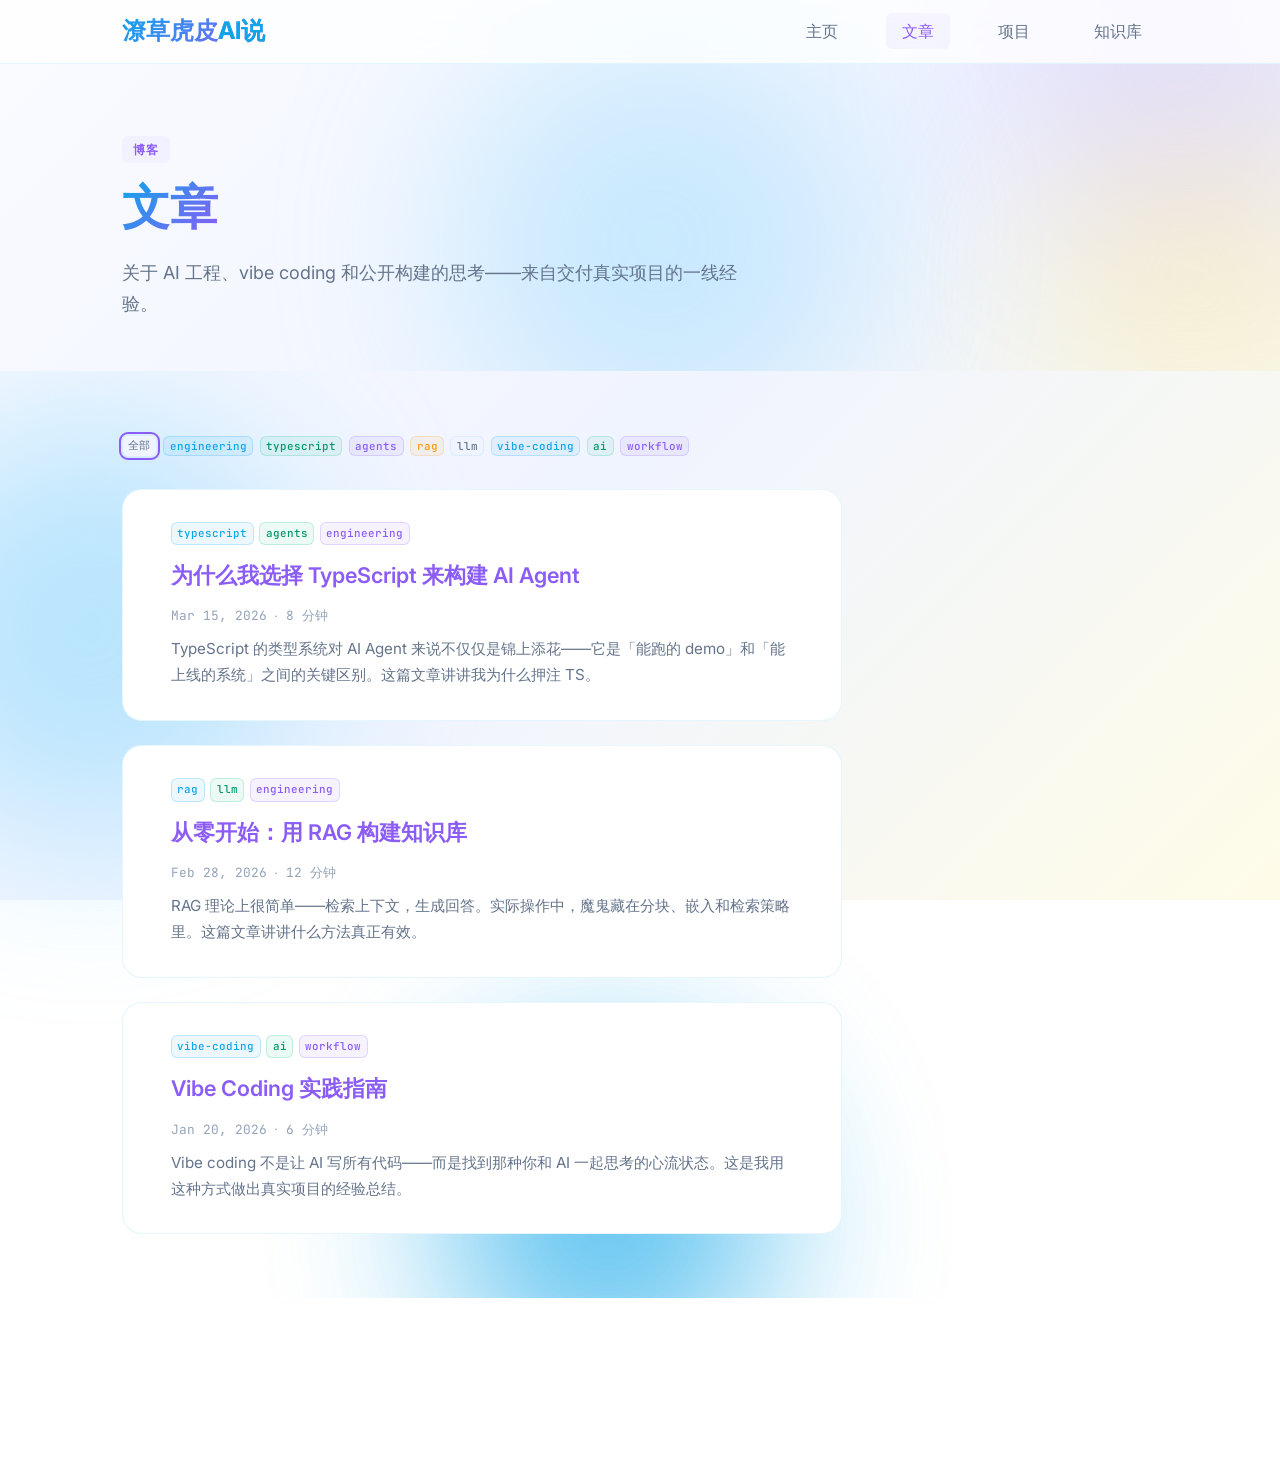
==== articles.html @ b4ce58fa "feat: add Articles page with tag filter, reading modal, and i18n - articles.html with same nav/foote" ====
<!DOCTYPE html>
<html lang="en">
<head>
  <meta charset="UTF-8">
  <meta name="viewport" content="width=device-width, initial-scale=1.0">
  <meta name="description" content="HoopyAI Articles — thoughts on AI engineering, vibe coding, and building in public.">
  <title>Articles — HoopyAI</title>
  <link rel="preconnect" href="https://fonts.googleapis.com">
  <link rel="preconnect" href="https://fonts.gstatic.com" crossorigin>
  <link rel="stylesheet" href="css/style.css">
</head>
<body data-page="articles">

  <!-- NAV: update in all pages -->
  <nav class="nav" aria-label="Main navigation">
    <div class="container nav__inner">
      <a href="index.html" class="nav__logo" aria-label="HoopyAI home">
        潦草虎皮<span class="nav__logo-ai">AI说</span>
      </a>
      <div class="nav__right">
        <button class="lang-toggle" aria-label="Switch language" hidden>中文</button>
        <button class="nav__hamburger" aria-label="Toggle navigation" aria-expanded="false" aria-controls="nav-links">
          <span></span><span></span><span></span>
        </button>
      </div>
      <ul class="nav__links" id="nav-links" role="list">
        <li><a href="index.html"     class="nav__link" data-i18n="nav.home">Home</a></li>
        <li><a href="articles.html"  class="nav__link" data-i18n="nav.articles">Articles</a></li>
        <li><a href="projects.html"  class="nav__link" data-i18n="nav.projects">Projects</a></li>
        <li><a href="knowledge.html" class="nav__link" data-i18n="nav.knowledge">Knowledge</a></li>
      </ul>
    </div>
  </nav>

  <main>
    <!-- Page Header — Blue + Purple wash -->
    <header class="section--wc" style="padding: calc(var(--nav-h) + 72px) 0 52px;">
      <div class="wc-blobs" aria-hidden="true">
        <div class="wc-blob wc-blob--b wc-blob--feat-1"></div>
        <div class="wc-blob wc-blob--a wc-blob--feat-2"></div>
        <div class="wc-blob wc-blob--c wc-blob--know-2"></div>
      </div>
      <div class="container">
        <p class="page-header__eyebrow reveal" data-i18n="page.articles.eyebrow">Blog</p>
        <h1 class="page-header__title reveal reveal--delay-1"
            data-i18n-html="page.articles.title">
          <span class="grad-text">Articles</span>
        </h1>
        <p class="page-header__desc reveal reveal--delay-2" data-i18n="page.articles.desc">
          Thoughts on AI engineering, vibe coding, and building in public —
          written from the trenches of shipping real projects.
        </p>
      </div>
    </header>

    <!-- Articles section -->
    <div class="main-content section--wc">
      <div class="wc-blobs" aria-hidden="true">
        <div class="wc-blob wc-blob--d wc-blob--feat-2" style="opacity:0.7;"></div>
        <div class="wc-blob wc-blob--a wc-blob--about-1" style="opacity:0.5;"></div>
      </div>

      <div class="container">
        <!-- Tag Filter Bar -->
        <div class="filter-bar reveal" id="articles-filter-bar" role="group" aria-label="Filter by tag">
          <!-- Populated by app.js -->
        </div>

        <!-- Article List -->
        <div class="articles-grid" id="articles-grid" role="list" aria-label="Articles">
          <!-- Populated by app.js -->
        </div>
      </div>
    </div>
  </main>

  <!-- Modal Overlay -->
  <div
    id="modal-overlay"
    class="modal-overlay"
    role="dialog"
    aria-modal="true"
    aria-labelledby="modal-title"
    aria-hidden="true"
  >
    <div class="modal">
      <div class="modal__header">
        <h2 class="modal__title" id="modal-title">Article</h2>
        <button class="modal__close" aria-label="Close dialog">
          <svg width="13" height="13" viewBox="0 0 24 24" fill="none"
               stroke="currentColor" stroke-width="2.5" aria-hidden="true">
            <line x1="18" y1="6" x2="6" y2="18"/><line x1="6" y1="6" x2="18" y2="18"/>
          </svg>
        </button>
      </div>
      <div class="modal__body">
        <!-- Populated by app.js Articles.openArticle() -->
      </div>
    </div>
  </div>

  <footer class="footer">
    <div class="container footer__inner">
      <p class="footer__copy" data-i18n="footer.copy">
        &copy; 2025 HoopyAI &mdash; crafted with ink &amp; inference
      </p>
      <nav class="footer__links" aria-label="Footer links">
        <a href="https://github.com/hoopyAI" target="_blank" rel="noopener noreferrer" class="footer__link">GitHub</a>
        <a href="projects.html"  class="footer__link" data-i18n="nav.projects">Projects</a>
        <a href="knowledge.html" class="footer__link" data-i18n="nav.knowledge">Knowledge</a>
      </nav>
    </div>
  </footer>

  <script src="js/app.js"></script>
</body>
</html>
---- css/style.css ----
/* ================================================================
   HoopyAI — Clean & Fresh Personal Website
   清新蓝紫黄配色 + 现代设计
   ================================================================ */

@import url('https://fonts.googleapis.com/css2?family=Inter:wght@300;400;500;600;700&family=JetBrains+Mono:wght@400;500;600&display=swap');

/* ── 清新配色系统 ──────────────────────────────────────────── */
:root {
  /* 清新基础色 */
  --bg-primary: #fafbff;
  --bg-secondary: #f0f4ff;
  --bg-card: #ffffff;
  --bg-accent: #f8fafc;
  
  /* 文字颜色 */
  --text-primary: #2a3441;
  --text-secondary: #64748b;
  --text-muted: #94a3b8;
  
  /* 清新主题色 (低饱和度) */
  --color-blue: #7dd3fc;      /* 清新天蓝 */
  --color-purple: #c4b5fd;    /* 柔和紫 */
  --color-yellow: #fde68a;    /* 温和黄 */
  
  /* 深色变体 */
  --color-blue-dark: #0ea5e9;
  --color-purple-dark: #8b5cf6;
  --color-yellow-dark: #f59e0b;
  
  /* 渐变效果 */
  --gradient-bg: linear-gradient(135deg, #fafbff 0%, #f0f4ff 50%, #fefce8 100%);
  --gradient-card: linear-gradient(145deg, rgba(125, 211, 252, 0.08) 0%, rgba(196, 181, 253, 0.08) 100%);
  --gradient-text: linear-gradient(135deg, #0ea5e9, #8b5cf6);
  --gradient-button: linear-gradient(135deg, var(--color-blue), var(--color-purple));
  
  /* 边框和阴影 */
  --border-light: rgba(125, 211, 252, 0.2);
  --border-medium: rgba(196, 181, 253, 0.3);
  --shadow-soft: 0 8px 32px rgba(125, 211, 252, 0.1);
  --shadow-card: 0 4px 20px rgba(196, 181, 253, 0.15);
  --shadow-hover: 0 12px 40px rgba(139, 92, 246, 0.2);
  
  /* Typography */
  --font-primary: 'Inter', -apple-system, BlinkMacSystemFont, 'Segoe UI', sans-serif;
  --font-mono: 'JetBrains Mono', monospace;
  
  /* Layout */
  --nav-height: 64px;
  --container-max: 1100px;
  --nav-h: 64px;
  --spacing-xs: 0.5rem;
  --spacing-sm: 1rem;
  --spacing-md: 1.5rem;
  --spacing-lg: 2rem;
  --spacing-xl: 3rem;
  --spacing-2xl: 4rem;
  
  /* Border radius */
  --radius-sm: 6px;
  --radius-md: 12px;
  --radius-lg: 20px;
  --radius-xl: 24px;
  
  /* Transitions */
  --transition-fast: 200ms cubic-bezier(0.4, 0, 0.2, 1);
  --transition-normal: 300ms cubic-bezier(0.4, 0, 0.2, 1);
}

/* Dark mode - 保持清新感 */
@media (prefers-color-scheme: dark) {
  :root {
    --bg-primary: #0f0f1a;
    --bg-secondary: #1a1a2e;
    --bg-card: #16213e;
    
    --text-primary: #e2e8f0;
    --text-secondary: #94a3b8;
    --text-muted: #64748b;
    
    --color-blue: #38bdf8;
    --color-purple: #a78bfa;
    --color-yellow: #fbbf24;
    
    --gradient-bg: linear-gradient(135deg, #0f0f1a 0%, #1a1a2e 50%, #2d1b22 100%);
    --border-light: rgba(56, 189, 248, 0.2);
    --shadow-card: 0 8px 32px rgba(167, 139, 250, 0.1);
  }
}

/* ── Reset & Base ─────────────────────────────────────────── */
*, *::before, *::after {
  box-sizing: border-box;
  margin: 0;
  padding: 0;
}

html {
  font-size: 16px;
  scroll-behavior: smooth;
  text-rendering: optimizeLegibility;
  -webkit-font-smoothing: antialiased;
  -moz-osx-font-smoothing: grayscale;
}

body {
  font-family: var(--font-primary);
  font-weight: 400;
  line-height: 1.6;
  color: var(--text-primary);
  background: var(--gradient-bg);
  background-attachment: fixed;
  min-height: 100vh;
}

/* ── Typography ─────────────────────────────────────────── */
h1, h2, h3, h4, h5, h6 {
  font-weight: 600;
  line-height: 1.3;
  color: var(--text-primary);
  margin-bottom: var(--spacing-md);
}

h1 { 
  font-size: 3rem; 
  font-weight: 700;
  margin-bottom: var(--spacing-lg);
}

h2 { 
  font-size: 2.25rem;
  margin-bottom: var(--spacing-lg);
}

h3 { 
  font-size: 1.5rem;
}

p {
  margin-bottom: var(--spacing-md);
  color: var(--text-secondary);
}

a {
  color: var(--color-blue-dark);
  text-decoration: none;
  transition: all var(--transition-fast);
}

a:hover {
  color: var(--color-purple-dark);
}

/* ── Layout Components ─────────────────────────────────────── */
.container {
  max-width: var(--container-max);
  margin: 0 auto;
  padding: 0 var(--spacing-lg);
}

/* ── Navigation ─────────────────────────────────────────── */
.nav {
  position: fixed;
  top: 0;
  width: 100%;
  height: var(--nav-height);
  background: rgba(255, 255, 255, 0.8);
  backdrop-filter: blur(20px) saturate(180%);
  border-bottom: 1px solid var(--border-light);
  z-index: 1000;
  transition: all var(--transition-normal);
}

.nav__inner {
  display: flex;
  align-items: center;
  justify-content: space-between;
  height: 100%;
}

.nav__logo {
  font-size: 1.5rem;
  font-weight: 700;
  background: var(--gradient-text);
  -webkit-background-clip: text;
  -webkit-text-fill-color: transparent;
  background-clip: text;
  text-decoration: none;
}

.nav__links {
  display: flex;
  list-style: none;
  gap: var(--spacing-lg);
}

.nav__link {
  font-weight: 500;
  color: var(--text-secondary);
  padding: var(--spacing-xs) var(--spacing-sm);
  border-radius: var(--radius-sm);
  transition: all var(--transition-fast);
}

.nav__link:hover {
  color: var(--color-purple-dark);
  background: rgba(196, 181, 253, 0.1);
  transform: translateY(-1px);
}

.nav__hamburger {
  display: none;
  flex-direction: column;
  background: none;
  border: none;
  cursor: pointer;
  gap: 3px;
  padding: var(--spacing-xs);
}

.nav__hamburger span {
  width: 20px;
  height: 2px;
  background: var(--gradient-text);
  border-radius: 1px;
  transition: var(--transition-fast);
}

/* ── Hero Section ─────────────────────────────────────────── */
.hero {
  padding-top: calc(var(--nav-height) + var(--spacing-2xl));
  padding-bottom: var(--spacing-2xl);
  min-height: 80vh;
  display: flex;
  align-items: center;
  position: relative;
}

/* 装饰性背景元素 */
.hero::before {
  content: '';
  position: absolute;
  top: 20%;
  right: 10%;
  width: 300px;
  height: 300px;
  background: radial-gradient(circle, rgba(125, 211, 252, 0.1) 0%, transparent 70%);
  border-radius: 50%;
  z-index: -1;
}

.hero::after {
  content: '';
  position: absolute;
  bottom: 20%;
  left: 5%;
  width: 200px;
  height: 200px;
  background: radial-gradient(circle, rgba(196, 181, 253, 0.08) 0%, transparent 70%);
  border-radius: 50%;
  z-index: -1;
}

.hero__layout {
  display: grid;
  grid-template-columns: auto 1fr;
  gap: var(--spacing-xl);
  align-items: center;
}

.avatar-frame {
  width: 140px;
  height: 140px;
  border-radius: 50%;
  overflow: hidden;
  background: var(--gradient-card);
  display: flex;
  align-items: center;
  justify-content: center;
  border: 3px solid var(--border-light);
  box-shadow: var(--shadow-card);
  position: relative;
  transition: all var(--transition-normal);
}

.avatar-frame:hover {
  transform: scale(1.05);
  box-shadow: var(--shadow-hover);
}

.avatar-placeholder {
  display: flex;
  flex-direction: column;
  align-items: center;
  justify-content: center;
  color: var(--color-purple-dark);
  text-align: center;
}

.avatar-placeholder__icon {
  width: 48px;
  height: 48px;
  margin-bottom: var(--spacing-xs);
  opacity: 0.8;
}

.avatar-placeholder__label {
  font-size: 0.75rem;
  font-weight: 500;
  opacity: 0.9;
}

.hero__content {
  max-width: 600px;
}

.hero__eyebrow {
  font-size: 0.875rem;
  font-weight: 600;
  color: var(--color-purple-dark);
  text-transform: uppercase;
  letter-spacing: 0.1em;
  margin-bottom: var(--spacing-sm);
  display: inline-block;
  padding: var(--spacing-xs) var(--spacing-sm);
  background: rgba(196, 181, 253, 0.1);
  border-radius: var(--radius-sm);
}

.hero__name {
  font-size: 3.5rem;
  font-weight: 800;
  margin-bottom: var(--spacing-sm);
  background: var(--gradient-text);
  -webkit-background-clip: text;
  -webkit-text-fill-color: transparent;
  background-clip: text;
  line-height: 1.2;
}

.hero__title-line {
  font-size: 1.375rem;
  color: var(--text-secondary);
  margin-bottom: var(--spacing-lg);
  font-weight: 400;
}

.hero__bio {
  font-size: 1.125rem;
  line-height: 1.7;
  color: var(--text-primary);
  margin-bottom: var(--spacing-xl);
}

.hero__links {
  display: flex;
  gap: var(--spacing-md);
  flex-wrap: wrap;
}

/* ── 清新按钮设计 ─────────────────────────────────────────── */
.social-link {
  display: inline-flex;
  align-items: center;
  gap: var(--spacing-xs);
  padding: var(--spacing-sm) var(--spacing-md);
  background: var(--bg-card);
  border: 2px solid var(--border-light);
  border-radius: var(--radius-md);
  font-weight: 500;
  color: var(--text-primary);
  transition: all var(--transition-normal);
  position: relative;
  overflow: hidden;
}

.social-link:hover {
  border-color: var(--color-purple);
  transform: translateY(-2px);
  box-shadow: var(--shadow-hover);
  color: var(--color-purple-dark);
}

.social-link::before {
  content: '';
  position: absolute;
  top: 0;
  left: -100%;
  width: 100%;
  height: 100%;
  background: var(--gradient-card);
  transition: left var(--transition-normal);
  z-index: -1;
}

.social-link:hover::before {
  left: 0;
}

.social-link svg {
  width: 18px;
  height: 18px;
  transition: all var(--transition-fast);
}

.social-link:hover svg {
  transform: scale(1.1);
}

/* ── 卡片式 Sections ─────────────────────────────────────── */
.section {
  padding: var(--spacing-2xl) 0;
}

.section--alt {
  background: rgba(255, 255, 255, 0.3);
  backdrop-filter: blur(20px);
}

.section__header {
  text-align: center;
  margin-bottom: var(--spacing-xl);
}

.section__title {
  font-size: 2.75rem;
  font-weight: 700;
  margin-bottom: var(--spacing-md);
  background: var(--gradient-text);
  -webkit-background-clip: text;
  -webkit-text-fill-color: transparent;
  background-clip: text;
}

.section__subtitle {
  font-size: 1.25rem;
  color: var(--text-secondary);
  max-width: 600px;
  margin: 0 auto;
}

/* ── 清新卡片设计 ─────────────────────────────────────────── */
.card {
  background: var(--bg-card);
  border: 1px solid var(--border-light);
  border-radius: var(--radius-lg);
  padding: var(--spacing-xl);
  transition: all var(--transition-normal);
  position: relative;
  overflow: hidden;
}

.card::before {
  content: '';
  position: absolute;
  top: 0;
  left: 0;
  right: 0;
  height: 4px;
  background: var(--gradient-button);
  opacity: 0;
  transition: opacity var(--transition-fast);
}

.card:hover::before {
  opacity: 1;
}

.card:hover {
  border-color: var(--color-blue);
  transform: translateY(-4px);
  box-shadow: var(--shadow-hover);
}

.card h3 {
  color: var(--color-purple-dark);
  font-weight: 600;
  margin-bottom: var(--spacing-sm);
}

/* ── Grid Layouts ─────────────────────────────────────────── */
.grid {
  display: grid;
  gap: var(--spacing-lg);
}

.grid--2 {
  grid-template-columns: repeat(auto-fit, minmax(320px, 1fr));
}

.grid--3 {
  grid-template-columns: repeat(auto-fit, minmax(280px, 1fr));
}

/* ── 清新文本高亮 ─────────────────────────────────────────── */
.text-highlight {
  background: linear-gradient(120deg, rgba(125, 211, 252, 0.2) 0%, rgba(196, 181, 253, 0.2) 100%);
  padding: 0.125em 0.375em;
  border-radius: var(--radius-sm);
  font-weight: 500;
  color: var(--color-purple-dark);
  border: 1px solid rgba(196, 181, 253, 0.3);
  display: inline-block;
  margin: 0 2px;
  transition: all var(--transition-fast);
}

.text-highlight:hover {
  transform: translateY(-1px);
  box-shadow: 0 4px 12px rgba(196, 181, 253, 0.2);
}

/* ── 状态标签 ─────────────────────────────────────────── */
.status-badge {
  display: inline-block;
  padding: 0.25rem 0.75rem;
  font-size: 0.75rem;
  font-weight: 600;
  border-radius: var(--radius-sm);
  text-transform: uppercase;
  letter-spacing: 0.05em;
}

.status-badge--wip {
  background: rgba(253, 230, 138, 0.2);
  color: var(--color-yellow-dark);
  border: 1px solid rgba(245, 158, 11, 0.3);
}

.status-badge--active {
  background: rgba(125, 211, 252, 0.2);
  color: var(--color-blue-dark);
  border: 1px solid rgba(14, 165, 233, 0.3);
}

.status-badge--planning {
  background: rgba(196, 181, 253, 0.2);
  color: var(--color-purple-dark);
  border: 1px solid rgba(139, 92, 246, 0.3);
}

/* ── Responsive Design ─────────────────────────────────────── */
@media (max-width: 768px) {
  :root {
    --nav-height: 56px;
    --spacing-lg: 1.5rem;
    --spacing-xl: 2.5rem;
    --spacing-2xl: 3rem;
  }
  
  .container {
    padding: 0 var(--spacing-md);
  }
  
  .hero {
    padding-top: calc(var(--nav-height) + var(--spacing-xl));
    padding-bottom: var(--spacing-xl);
    min-height: 60vh;
  }
  
  .hero__layout {
    grid-template-columns: 1fr;
    text-align: center;
    gap: var(--spacing-lg);
  }
  
  .hero__name {
    font-size: 2.75rem;
  }
  
  .hero__bio {
    font-size: 1rem;
  }
  
  .nav__links {
    display: none;
  }
  
  .nav__hamburger {
    display: flex;
  }
  
  .hero__links {
    justify-content: center;
  }
  
  .grid--2, .grid--3 {
    grid-template-columns: 1fr;
  }
  
  .section {
    padding: var(--spacing-xl) 0;
  }
  
  .section__title {
    font-size: 2.25rem;
  }
  
  .card {
    padding: var(--spacing-lg);
  }

  .cover-grid {
    grid-template-columns: repeat(auto-fill, minmax(150px, 1fr));
    gap: 12px;
  }

  .carousel__arrow {
    width: 32px;
    height: 32px;
    font-size: 1rem;
  }

  .carousel__slide {
    max-width: 100%;
  }

  .modal {
    max-height: 95vh;
    border-radius: var(--radius-md);
  }
}

/* Enhanced mobile experience */
@media (max-width: 480px) {
  .hero__name {
    font-size: 2.25rem;
  }
  
  .section__title {
    font-size: 1.875rem;
  }
  
  .social-link {
    padding: var(--spacing-xs) var(--spacing-sm);
    font-size: 0.875rem;
  }
  
  .avatar-frame {
    width: 120px;
    height: 120px;
  }
}

/* ── Animations ─────────────────────────────────────────── */
.reveal {
  opacity: 0;
  transform: translateY(20px);
  transition: opacity 0.55s ease, transform 0.55s ease;
}

.reveal--visible {
  opacity: 1;
  transform: translateY(0);
}

.reveal--delay-1 { transition-delay: 0.15s; }
.reveal--delay-2 { transition-delay: 0.3s; }

/* 浮动动画 */
@keyframes float {
  0%, 100% { transform: translateY(0px); }
  50% { transform: translateY(-10px); }
}

.float-animation {
  animation: float 4s ease-in-out infinite;
}

/* ── Utility Classes ─────────────────────────────────────── */
.visually-hidden {
  position: absolute !important;
  width: 1px !important;
  height: 1px !important;
  padding: 0 !important;
  margin: -1px !important;
  overflow: hidden !important;
  clip: rect(0, 0, 0, 0) !important;
  white-space: nowrap !important;
  border: 0 !important;
}

.text-center { text-align: center; }
.text-left { text-align: left; }
.text-right { text-align: right; }

/* Spacing utilities */
.mb-0 { margin-bottom: 0; }
.mb-sm { margin-bottom: var(--spacing-sm); }
.mb-md { margin-bottom: var(--spacing-md); }
.mb-lg { margin-bottom: var(--spacing-lg); }
.mb-xl { margin-bottom: var(--spacing-xl); }

.mt-0 { margin-top: 0; }
.mt-sm { margin-top: var(--spacing-sm); }
.mt-md { margin-top: var(--spacing-md); }
.mt-lg { margin-top: var(--spacing-lg); }
.mt-xl { margin-top: var(--spacing-xl); }

/* ================================================================
   Projects & Knowledge Pages — Extended Styles
   ================================================================ */

/* ── Gradient text ─────────────────────────────────────────── */
.grad-text {
  background: var(--gradient-text);
  -webkit-background-clip: text;
  -webkit-text-fill-color: transparent;
  background-clip: text;
}

/* ── Page header (projects / knowledge) ────────────────────── */
.page-header__eyebrow {
  font-size: 0.75rem;
  font-weight: 700;
  text-transform: uppercase;
  letter-spacing: 0.12em;
  color: var(--color-purple-dark);
  background: rgba(196, 181, 253, 0.12);
  padding: 0.3em 0.9em;
  border-radius: var(--radius-sm);
  display: inline-block;
  margin-bottom: var(--spacing-sm);
}

.page-header__title {
  font-size: 3rem;
  font-weight: 800;
  line-height: 1.15;
  margin-bottom: var(--spacing-md);
  color: var(--text-primary);
}

.page-header__desc {
  font-size: 1.125rem;
  color: var(--text-secondary);
  max-width: 640px;
  line-height: 1.7;
  margin: 0;
}

/* ── Decorative blob background ─────────────────────────────── */
.section--wc {
  position: relative;
  overflow: hidden;
  padding: var(--spacing-2xl) 0;
}

.wc-blobs {
  position: absolute;
  inset: 0;
  pointer-events: none;
  overflow: hidden;
  z-index: 0;
}

.wc-blob {
  position: absolute;
  border-radius: 50%;
  filter: blur(90px);
  opacity: 0.35;
}

.wc-blob--a { background: var(--color-blue);        width: 420px; height: 420px; }
.wc-blob--b { background: var(--color-purple);      width: 360px; height: 360px; }
.wc-blob--c { background: var(--color-yellow);      width: 300px; height: 300px; }
.wc-blob--d { background: var(--color-blue-dark);   width: 320px; height: 320px; opacity: 0.18; }

.wc-blob--feat-1  { top: -120px;  right: -80px;  }
.wc-blob--feat-2  { bottom: -80px; left: 35%;    }
.wc-blob--about-1 { top: 5%;      left: -120px;  }
.wc-blob--know-2  { bottom: -60px; right: -60px; }

.section--wc > .container,
.section--wc > .main-content > .container {
  position: relative;
  z-index: 1;
}

.main-content {
  padding: var(--spacing-2xl) 0;
  position: relative;
}

.main-content > .wc-blobs {
  z-index: 0;
}

.main-content > .container {
  position: relative;
  z-index: 1;
}

/* ── Catalog grid (projects page) ──────────────────────────── */
.grid-2 {
  display: grid;
  grid-template-columns: repeat(auto-fill, minmax(300px, 1fr));
  gap: var(--spacing-lg);
}

/* ── Cover grid (knowledge page — bookshelf layout) ──────── */
.cover-grid {
  display: grid;
  grid-template-columns: repeat(auto-fill, minmax(200px, 1fr));
  gap: 20px;
}

/* ── Filter bar ──────────────────────────────────────────── */
.filter-bar {
  display: flex;
  flex-wrap: wrap;
  gap: 0.4rem;
  margin-bottom: var(--spacing-lg);
}

.filter-bar__btn {
  cursor: pointer;
  border: none;
  padding: 0;
  font-family: var(--font-primary);
  background: none;
}

.filter-bar__btn .tag {
  cursor: pointer;
  transition: all var(--transition-fast);
}

.filter-bar__btn .tag:hover {
  transform: translateY(-1px);
  box-shadow: 0 2px 8px rgba(139, 92, 246, 0.15);
}

.tag--active {
  outline: 2px solid var(--color-purple-dark);
  outline-offset: 1px;
}

/* ── Cover card ──────────────────────────────────────────── */
.cover-card {
  position: relative;
  border-radius: var(--radius-md);
  overflow: hidden;
  cursor: pointer;
  transition: transform var(--transition-normal), box-shadow var(--transition-normal);
}

.cover-card:hover {
  transform: translateY(-6px);
  box-shadow: 0 12px 32px rgba(0, 0, 0, 0.15);
}

.cover-card:focus-visible {
  outline: 2px solid var(--color-purple-dark);
  outline-offset: 2px;
}

.cover-card__img {
  width: 100%;
  aspect-ratio: 3 / 4;
  object-fit: cover;
  display: block;
  background: var(--bg-secondary);
}

.cover-card__skeleton {
  width: 100%;
  aspect-ratio: 3 / 4;
  background: linear-gradient(110deg, var(--bg-secondary) 30%, var(--bg-accent) 50%, var(--bg-secondary) 70%);
  background-size: 200% 100%;
  animation: skeleton-pulse 1.5s ease-in-out infinite;
}

@keyframes skeleton-pulse {
  0% { background-position: 200% 0; }
  100% { background-position: -200% 0; }
}

.cover-card__overlay {
  position: absolute;
  bottom: 0;
  left: 0;
  right: 0;
  padding: 40px 14px 14px;
  background: linear-gradient(transparent, rgba(0, 0, 0, 0.75));
}

.cover-card__title {
  font-size: 0.875rem;
  font-weight: 700;
  color: #fff;
  margin: 0;
  line-height: 1.35;
}

.cover-card__pages {
  font-size: 0.68rem;
  color: rgba(255, 255, 255, 0.65);
  margin-top: 2px;
  font-family: var(--font-mono);
}

.cover-card__tags {
  display: flex;
  flex-wrap: wrap;
  gap: 4px;
  margin-top: 6px;
  opacity: 0;
  transition: opacity var(--transition-fast);
}

.cover-card:hover .cover-card__tags {
  opacity: 1;
}

.cover-card__tag {
  font-size: 0.6rem;
  padding: 2px 6px;
  border-radius: 3px;
  background: rgba(255, 255, 255, 0.15);
  color: rgba(255, 255, 255, 0.85);
  backdrop-filter: blur(4px);
  font-family: var(--font-mono);
}

/* ── Project card (catalog / image-first style) ─────────────── */
.project-card {
  padding: 0;
  display: flex;
  flex-direction: column;
  overflow: hidden;
}

/* Colorful preview banner */
.project-card__preview {
  height: 140px;
  display: flex;
  align-items: center;
  justify-content: center;
  flex-shrink: 0;
  position: relative;
  overflow: hidden;
}

.project-card__preview::after {
  content: '';
  position: absolute;
  inset: 0;
  background: linear-gradient(180deg, transparent 50%, rgba(0,0,0,0.08) 100%);
}

.project-card__preview svg {
  width: 52px;
  height: 52px;
  color: rgba(255, 255, 255, 0.85);
  position: relative;
  z-index: 1;
  drop-shadow: 0 2px 8px rgba(0,0,0,0.2);
}

/* Color variants */
.project-card--c1 .project-card__preview { background: linear-gradient(135deg, #0ea5e9 0%, #8b5cf6 100%); }
.project-card--c2 .project-card__preview { background: linear-gradient(135deg, #8b5cf6 0%, #ec4899 100%); }
.project-card--c3 .project-card__preview { background: linear-gradient(135deg, #10b981 0%, #0ea5e9 100%); }
.project-card--c4 .project-card__preview { background: linear-gradient(135deg, #f59e0b 0%, #f97316 100%); }
.project-card--c5 .project-card__preview { background: linear-gradient(135deg, #ec4899 0%, #8b5cf6 100%); }

/* Card body */
.project-card__body {
  padding: var(--spacing-md);
  display: flex;
  flex-direction: column;
  flex: 1;
}

.project-card__header {
  display: flex;
  align-items: flex-start;
  justify-content: space-between;
  gap: 0.5rem;
  margin-bottom: 0.5rem;
}

.project-card__title {
  font-size: 1.05rem;
  font-weight: 700;
  color: var(--text-primary);
  margin: 0;
  line-height: 1.35;
}

.project-card__desc {
  font-size: 0.875rem;
  color: var(--text-secondary);
  line-height: 1.65;
  margin-bottom: 0.75rem;
  flex: 1;
  display: -webkit-box;
  -webkit-line-clamp: 3;
  -webkit-box-orient: vertical;
  overflow: hidden;
}

.project-card__tags {
  display: flex;
  flex-wrap: wrap;
  gap: 0.35rem;
  margin-bottom: 0.75rem;
}

.project-card__actions {
  display: flex;
  gap: 0.5rem;
  flex-wrap: wrap;
  margin-top: auto;
  padding-top: 0.75rem;
  border-top: 1px solid var(--border-light);
}

/* ── Badges ─────────────────────────────────────────────────── */
.badge {
  display: inline-block;
  padding: 0.2em 0.6em;
  font-size: 0.68rem;
  font-weight: 700;
  border-radius: var(--radius-sm);
  text-transform: uppercase;
  letter-spacing: 0.06em;
  white-space: nowrap;
  flex-shrink: 0;
}

.badge--active {
  background: rgba(16, 185, 129, 0.1);
  color: #059669;
  border: 1px solid rgba(16, 185, 129, 0.25);
}

.badge--wip {
  background: rgba(245, 158, 11, 0.1);
  color: var(--color-yellow-dark);
  border: 1px solid rgba(245, 158, 11, 0.25);
}

.badge--archived {
  background: rgba(148, 163, 184, 0.15);
  color: var(--text-muted);
  border: 1px solid rgba(148, 163, 184, 0.3);
}

/* ── Buttons ─────────────────────────────────────────────────── */
.btn {
  display: inline-flex;
  align-items: center;
  gap: 0.35rem;
  padding: 0.45rem 0.9rem;
  font-size: 0.8rem;
  font-weight: 600;
  border-radius: var(--radius-sm);
  text-decoration: none;
  transition: all var(--transition-fast);
  cursor: pointer;
  border: none;
  font-family: var(--font-primary);
  line-height: 1;
}

.btn--ghost {
  color: var(--text-secondary);
  border: 1px solid var(--border-medium);
  background: transparent;
}

.btn--ghost:hover {
  color: var(--text-primary);
  border-color: var(--color-blue-dark);
  background: rgba(125, 211, 252, 0.08);
  transform: translateY(-1px);
}

.btn--primary {
  color: #fff;
  background: linear-gradient(135deg, var(--color-blue-dark), var(--color-purple-dark));
  border: 1px solid transparent;
}

.btn--primary:hover {
  opacity: 0.9;
  transform: translateY(-1px);
  box-shadow: 0 4px 12px rgba(139, 92, 246, 0.3);
  color: #fff;
}

.btn--icon {
  width: 13px;
  height: 13px;
  flex-shrink: 0;
}

/* ── Tags ────────────────────────────────────────────────────── */
.tag {
  display: inline-block;
  padding: 0.2em 0.5em;
  font-size: 0.68rem;
  font-weight: 500;
  border-radius: var(--radius-sm);
  background: var(--bg-secondary);
  color: var(--text-secondary);
  border: 1px solid var(--border-light);
  font-family: var(--font-mono);
}

.tag--cobalt  { background: rgba(14, 165, 233, 0.08);  color: var(--color-blue-dark);   border-color: rgba(14, 165, 233, 0.2); }
.tag--viridian{ background: rgba(16, 185, 129, 0.08);  color: #059669;                  border-color: rgba(16, 185, 129, 0.2); }
.tag--violet  { background: rgba(139, 92, 246, 0.08);  color: var(--color-purple-dark); border-color: rgba(139, 92, 246, 0.2); }
.tag--ochre   { background: rgba(245, 158, 11, 0.08);  color: var(--color-yellow-dark); border-color: rgba(245, 158, 11, 0.2); }

/* ── Loading spinner ─────────────────────────────────────────── */
.loading-spinner {
  display: flex;
  justify-content: center;
  align-items: center;
  padding: var(--spacing-2xl);
  grid-column: 1 / -1;
}

.spinner {
  width: 38px;
  height: 38px;
  border: 3px solid var(--border-light);
  border-top-color: var(--color-purple-dark);
  border-radius: 50%;
  animation: spin 0.65s linear infinite;
}

@keyframes spin {
  to { transform: rotate(360deg); }
}

/* ── Empty state ─────────────────────────────────────────────── */
.empty-state {
  text-align: center;
  padding: var(--spacing-2xl);
  grid-column: 1 / -1;
  color: var(--text-secondary);
}

.empty-state__title {
  font-size: 1.2rem;
  font-weight: 600;
  color: var(--text-primary);
  margin-bottom: var(--spacing-sm);
}

/* ── Nav extras ──────────────────────────────────────────────── */
.nav__right {
  display: flex;
  align-items: center;
  gap: var(--spacing-sm);
}

.nav__logo-ai {
  color: var(--color-blue-dark);
  -webkit-text-fill-color: var(--color-blue-dark);
}

.nav__link--active {
  color: var(--color-purple-dark) !important;
  background: rgba(196, 181, 253, 0.12);
}

.lang-toggle {
  font-size: 0.78rem;
  font-weight: 600;
  padding: 0.3rem 0.65rem;
  border: 1px solid var(--border-medium);
  border-radius: var(--radius-sm);
  background: transparent;
  color: var(--text-secondary);
  cursor: pointer;
  transition: all var(--transition-fast);
  font-family: var(--font-primary);
}

.lang-toggle:hover {
  border-color: var(--color-purple-dark);
  color: var(--color-purple-dark);
  background: rgba(196, 181, 253, 0.08);
}

/* ── Footer ──────────────────────────────────────────────────── */
.footer {
  padding: var(--spacing-xl) 0;
  border-top: 1px solid var(--border-light);
  background: rgba(255, 255, 255, 0.4);
  backdrop-filter: blur(12px);
  margin-top: var(--spacing-2xl);
}

.footer__inner {
  display: flex;
  align-items: center;
  justify-content: space-between;
  flex-wrap: wrap;
  gap: var(--spacing-md);
}

.footer__copy {
  font-size: 0.85rem;
  color: var(--text-muted);
  margin: 0;
}

.footer__links {
  display: flex;
  gap: var(--spacing-md);
}

.footer__link {
  font-size: 0.85rem;
  color: var(--text-secondary);
  transition: color var(--transition-fast);
}

.footer__link:hover {
  color: var(--color-purple-dark);
}

/* ── Modal ───────────────────────────────────────────────────── */
.modal-overlay {
  position: fixed;
  inset: 0;
  background: rgba(0, 0, 0, 0.5);
  backdrop-filter: blur(4px);
  z-index: 2000;
  display: flex;
  align-items: center;
  justify-content: center;
  padding: var(--spacing-lg);
  opacity: 0;
  pointer-events: none;
  transition: opacity var(--transition-normal);
}

.modal-overlay.is-open {
  opacity: 1;
  pointer-events: all;
}

.modal {
  background: var(--bg-card);
  border-radius: var(--radius-xl);
  max-width: 720px;
  width: 100%;
  max-height: 85vh;
  overflow-y: auto;
  box-shadow: 0 24px 80px rgba(0,0,0,0.25);
}

.modal__header {
  display: flex;
  align-items: center;
  justify-content: space-between;
  padding: var(--spacing-lg);
  border-bottom: 1px solid var(--border-light);
  position: sticky;
  top: 0;
  background: var(--bg-card);
  z-index: 1;
}

.modal__title {
  font-size: 1.25rem;
  font-weight: 700;
  margin: 0;
}

.modal__close {
  background: none;
  border: none;
  cursor: pointer;
  color: var(--text-secondary);
  padding: 0.4rem;
  border-radius: var(--radius-sm);
  font-size: 1.25rem;
  line-height: 1;
  transition: all var(--transition-fast);
}

.modal__close:hover {
  background: var(--bg-secondary);
  color: var(--text-primary);
}

.modal__body {
  padding: var(--spacing-lg);
}

/* ── Carousel (modal) ────────────────────────────────────── */
.carousel {
  display: flex;
  flex-direction: column;
}

.carousel__viewport {
  position: relative;
  display: flex;
  align-items: center;
}

.carousel__arrow {
  position: absolute;
  top: 50%;
  transform: translateY(-60%);
  width: 40px;
  height: 40px;
  border-radius: 50%;
  background: rgba(255, 255, 255, 0.08);
  border: 1px solid var(--border-light);
  color: var(--text-secondary);
  font-size: 1.25rem;
  cursor: pointer;
  display: flex;
  align-items: center;
  justify-content: center;
  transition: all var(--transition-fast);
  z-index: 2;
  backdrop-filter: blur(8px);
}

.carousel__arrow:hover {
  background: rgba(139, 92, 246, 0.15);
  border-color: var(--color-purple);
  color: var(--color-purple-dark);
}

.carousel__arrow:disabled {
  opacity: 0.2;
  cursor: default;
  pointer-events: none;
}

.carousel__arrow--left  { left: 4px; }
.carousel__arrow--right { right: 4px; }

.carousel__track {
  width: 100%;
  display: flex;
  justify-content: center;
}

.carousel__slide {
  display: none;
  flex-direction: column;
  align-items: center;
  width: 100%;
  max-width: 420px;
}

.carousel__slide.active {
  display: flex;
}

/* Slide animation */
.carousel__slide.active {
  animation: carousel-fade 0.3s ease;
}

@keyframes carousel-fade {
  from { opacity: 0; transform: translateX(16px); }
  to   { opacity: 1; transform: translateX(0); }
}

@media (prefers-reduced-motion: reduce) {
  .carousel__slide.active {
    animation: none;
  }
}

.carousel__img {
  width: 100%;
  aspect-ratio: 3 / 4;
  object-fit: cover;
  border-radius: var(--radius-md);
  display: block;
  box-shadow: 0 8px 24px rgba(0, 0, 0, 0.12);
}

.carousel__img-skeleton {
  width: 100%;
  aspect-ratio: 3 / 4;
  border-radius: var(--radius-md);
  background: linear-gradient(110deg, var(--bg-secondary) 30%, var(--bg-accent) 50%, var(--bg-secondary) 70%);
  background-size: 200% 100%;
  animation: skeleton-pulse 1.5s ease-in-out infinite;
}

.carousel__img-error {
  width: 100%;
  aspect-ratio: 3 / 4;
  border-radius: var(--radius-md);
  background: var(--bg-secondary);
  display: flex;
  align-items: center;
  justify-content: center;
  color: var(--text-muted);
  font-size: 0.85rem;
  font-family: var(--font-mono);
}

/* Prompt box */
.carousel__prompt {
  width: 100%;
  margin-top: 14px;
  background: var(--bg-secondary);
  border: 1px solid var(--border-light);
  border-radius: var(--radius-md);
  padding: 12px 14px;
  position: relative;
}

.carousel__prompt-header {
  display: flex;
  align-items: center;
  justify-content: space-between;
  margin-bottom: 6px;
}

.carousel__prompt-label {
  font-size: 0.65rem;
  text-transform: uppercase;
  letter-spacing: 0.1em;
  color: var(--color-purple-dark);
  font-weight: 700;
}

.carousel__copy-btn {
  font-size: 0.68rem;
  padding: 3px 10px;
  border-radius: var(--radius-sm);
  background: rgba(139, 92, 246, 0.08);
  color: var(--color-purple-dark);
  border: 1px solid var(--border-medium);
  cursor: pointer;
  transition: all var(--transition-fast);
  font-family: var(--font-primary);
  font-weight: 600;
}

.carousel__copy-btn:hover {
  background: rgba(139, 92, 246, 0.15);
}

.carousel__prompt-text {
  font-size: 0.78rem;
  color: var(--text-secondary);
  line-height: 1.7;
  font-family: var(--font-mono);
  max-height: 80px;
  overflow-y: auto;
  word-break: break-word;
}

/* Footer: dots + counter */
.carousel__footer {
  display: flex;
  align-items: center;
  justify-content: center;
  gap: 16px;
  padding-top: 16px;
}

.carousel__dots {
  display: flex;
  gap: 6px;
}

.carousel__dot {
  width: 8px;
  height: 8px;
  border-radius: 50%;
  background: var(--border-light);
  border: none;
  cursor: pointer;
  transition: all var(--transition-fast);
  padding: 0;
}

.carousel__dot.active {
  background: var(--color-purple-dark);
  box-shadow: 0 0 8px rgba(139, 92, 246, 0.4);
  width: 24px;
  border-radius: 4px;
}

.carousel__counter {
  font-size: 0.75rem;
  color: var(--text-muted);
  font-weight: 600;
  font-variant-numeric: tabular-nums;
  font-family: var(--font-mono);
}

/* Tags row in modal */
.carousel__tags {
  display: flex;
  flex-wrap: wrap;
  gap: 0.4rem;
  padding: 0 var(--spacing-lg);
}

/* Keyboard hint */
.carousel__hint {
  text-align: center;
  padding: var(--spacing-sm) var(--spacing-lg) var(--spacing-md);
  font-size: 0.7rem;
  color: var(--text-muted);
}

.carousel__hint kbd {
  display: inline-block;
  padding: 1px 5px;
  border-radius: 3px;
  background: var(--bg-secondary);
  border: 1px solid var(--border-light);
  font-family: var(--font-mono);
  font-size: 0.65rem;
  color: var(--text-secondary);
}


/* ── Article card (text-focused blog card) ───────────────────── */
.articles-grid {
  display: grid;
  grid-template-columns: 1fr;
  gap: var(--spacing-md);
  max-width: 720px;
}

.article-card {
  cursor: pointer;
  padding: var(--spacing-lg) var(--spacing-xl);
}

.article-card__tags {
  display: flex;
  flex-wrap: wrap;
  gap: 0.35rem;
  margin-bottom: var(--spacing-sm);
}

.article-card__title {
  font-size: 1.35rem;
  font-weight: 700;
  color: var(--text-primary);
  margin: 0 0 0.4rem;
  line-height: 1.35;
  transition: color var(--transition-fast);
}

.article-card:hover .article-card__title {
  color: var(--color-purple-dark);
}

.article-card__meta {
  font-size: 0.8rem;
  color: var(--text-muted);
  display: flex;
  align-items: center;
  gap: 0.4rem;
  margin-bottom: 0.6rem;
  font-family: var(--font-mono);
}

.article-card__sep {
  font-size: 0.6rem;
}

.article-card__excerpt {
  font-size: 0.95rem;
  color: var(--text-secondary);
  line-height: 1.7;
  margin: 0;
  display: -webkit-box;
  -webkit-line-clamp: 3;
  -webkit-box-orient: vertical;
  overflow: hidden;
}

/* ── Article content (modal reading view) ────────────────────── */
.article-content__meta {
  font-size: 0.8rem;
  color: var(--text-muted);
  display: flex;
  align-items: center;
  gap: 0.4rem;
  margin-bottom: 0.75rem;
  font-family: var(--font-mono);
}

.article-content__tags {
  display: flex;
  flex-wrap: wrap;
  gap: 0.35rem;
  margin-bottom: var(--spacing-lg);
}

.article-content__body {
  font-size: 1rem;
  line-height: 1.85;
  color: var(--text-primary);
}

.article-content__body h2 {
  font-size: 1.35rem;
  font-weight: 700;
  margin-top: var(--spacing-xl);
  margin-bottom: var(--spacing-sm);
  color: var(--text-primary);
}

.article-content__body p {
  margin-bottom: var(--spacing-md);
  color: var(--text-secondary);
  line-height: 1.85;
}

.article-content__body strong {
  color: var(--text-primary);
  font-weight: 600;
}

.article-content__body em {
  color: var(--color-purple-dark);
  font-style: italic;
}

.article-content__body code {
  font-family: var(--font-mono);
  font-size: 0.875em;
  background: var(--bg-secondary);
  border: 1px solid var(--border-light);
  padding: 0.15em 0.4em;
  border-radius: 4px;
  color: var(--color-purple-dark);
}

.article-content__body pre {
  background: var(--bg-secondary);
  border: 1px solid var(--border-light);
  border-radius: var(--radius-md);
  padding: var(--spacing-md);
  overflow-x: auto;
  margin-bottom: var(--spacing-md);
}

.article-content__body pre code {
  background: none;
  border: none;
  padding: 0;
  font-size: 0.82rem;
  color: var(--text-primary);
  line-height: 1.7;
}

/* ── Responsive ──────────────────────────────────────────────── */
@media (max-width: 900px) {
  .grid-2 {
    grid-template-columns: repeat(auto-fill, minmax(260px, 1fr));
  }
}

@media (max-width: 600px) {
  .grid-2 {
    grid-template-columns: 1fr;
  }

  .page-header__title {
    font-size: 2.1rem;
  }

  .footer__inner {
    flex-direction: column;
    text-align: center;
  }

  .footer__links {
    justify-content: center;
  }

  .modal {
    max-height: 92vh;
  }

  .article-card {
    padding: var(--spacing-md);
  }

  .article-card__title {
    font-size: 1.15rem;
  }
}
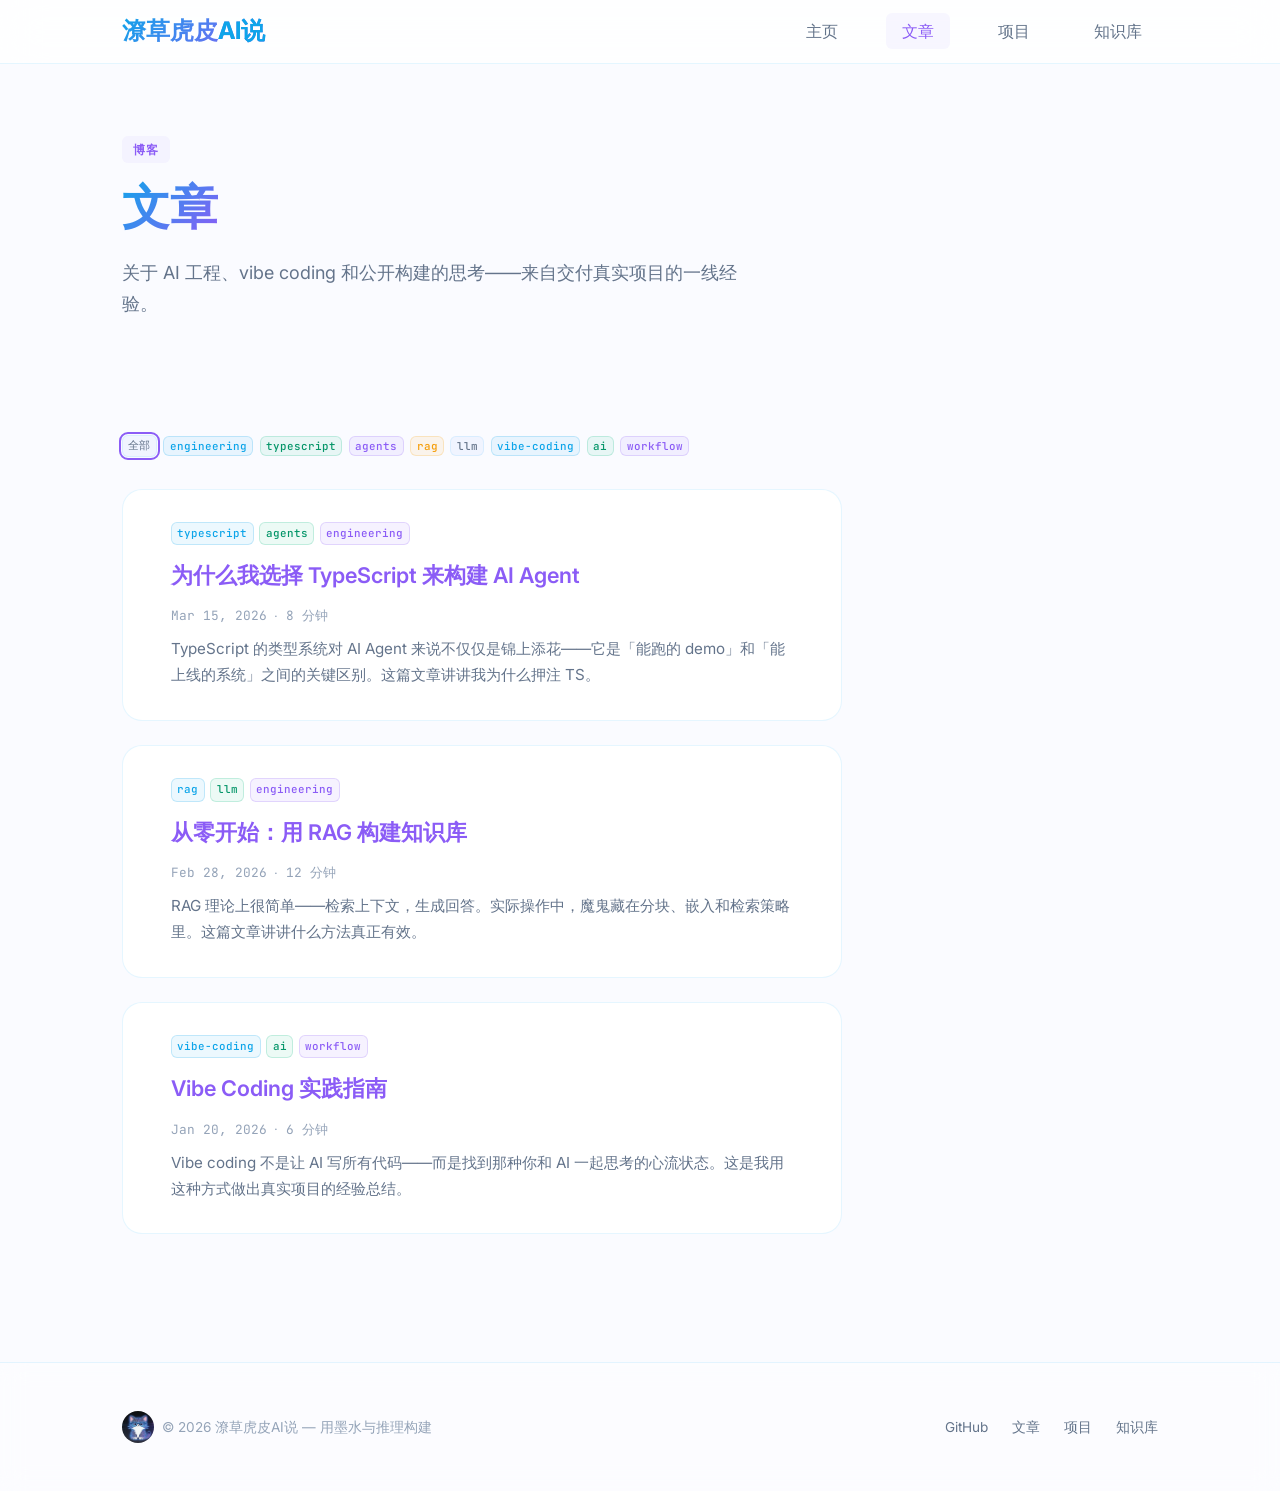
==== commit 51ddd843: "feat: add cyber cat to footer, update copyright to 2026 潦草虎皮AI说 Co-Authored-By: Claude Opus 4.6 (1M " ====
--- a/articles.html
+++ b/articles.html
@@ -101,12 +101,14 @@
 
   <footer class="footer">
     <div class="container footer__inner">
-      <p class="footer__copy" data-i18n="footer.copy">
-        &copy; 2025 HoopyAI &mdash; crafted with ink &amp; inference
-      </p>
+      <div style="display:flex;align-items:center;gap:8px;">
+        <img src="images/avatar/avatar.jpg" alt="" class="footer__cat">
+        <p class="footer__copy" data-i18n="footer.copy">&copy; 2026 潦草虎皮AI说 &mdash; crafted with ink &amp; inference</p>
+      </div>
       <nav class="footer__links" aria-label="Footer links">
         <a href="https://github.com/hoopyAI" target="_blank" rel="noopener noreferrer" class="footer__link">GitHub</a>
-        <a href="projects.html"  class="footer__link" data-i18n="nav.projects">Projects</a>
+        <a href="articles.html" class="footer__link" data-i18n="nav.articles">Articles</a>
+        <a href="projects.html" class="footer__link" data-i18n="nav.projects">Projects</a>
         <a href="knowledge.html" class="footer__link" data-i18n="nav.knowledge">Knowledge</a>
       </nav>
     </div>
--- a/css/style.css
+++ b/css/style.css
@@ -29,7 +29,7 @@
   --color-yellow-dark: #f59e0b;
   
   /* 渐变效果 */
-  --gradient-bg: linear-gradient(135deg, #fafbff 0%, #f0f4ff 50%, #fefce8 100%);
+  --gradient-bg: #fafbff;
   --gradient-card: linear-gradient(145deg, rgba(125, 211, 252, 0.08) 0%, rgba(196, 181, 253, 0.08) 100%);
   --gradient-text: linear-gradient(135deg, #0ea5e9, #8b5cf6);
   --gradient-button: linear-gradient(135deg, var(--color-blue), var(--color-purple));
@@ -82,7 +82,7 @@
     --color-purple: #a78bfa;
     --color-yellow: #fbbf24;
     
-    --gradient-bg: linear-gradient(135deg, #0f0f1a 0%, #1a1a2e 50%, #2d1b22 100%);
+    --gradient-bg: #0f0f1a;
     --border-light: rgba(56, 189, 248, 0.2);
     --shadow-card: 0 8px 32px rgba(167, 139, 250, 0.1);
   }
@@ -109,7 +109,6 @@
   line-height: 1.6;
   color: var(--text-primary);
   background: var(--gradient-bg);
-  background-attachment: fixed;
   min-height: 100vh;
 }
 
@@ -413,8 +412,7 @@
 }
 
 .section--alt {
-  background: rgba(255, 255, 255, 0.3);
-  backdrop-filter: blur(20px);
+  background: var(--bg-secondary);
 }
 
 .section__header {
@@ -746,35 +744,9 @@
   padding: var(--spacing-2xl) 0;
 }
 
-.wc-blobs {
-  position: absolute;
-  inset: 0;
-  pointer-events: none;
-  overflow: hidden;
-  z-index: 0;
-}
-
-.wc-blob {
-  position: absolute;
-  border-radius: 50%;
-  filter: blur(90px);
-  opacity: 0.35;
-}
-
-.wc-blob--a { background: var(--color-blue);        width: 420px; height: 420px; }
-.wc-blob--b { background: var(--color-purple);      width: 360px; height: 360px; }
-.wc-blob--c { background: var(--color-yellow);      width: 300px; height: 300px; }
-.wc-blob--d { background: var(--color-blue-dark);   width: 320px; height: 320px; opacity: 0.18; }
-
-.wc-blob--feat-1  { top: -120px;  right: -80px;  }
-.wc-blob--feat-2  { bottom: -80px; left: 35%;    }
-.wc-blob--about-1 { top: 5%;      left: -120px;  }
-.wc-blob--know-2  { bottom: -60px; right: -60px; }
-
 .section--wc > .container,
 .section--wc > .main-content > .container {
   position: relative;
-  z-index: 1;
 }
 
 .main-content {
@@ -1224,6 +1196,13 @@
 
 .footer__link:hover {
   color: var(--color-purple-dark);
+}
+
+.footer__cat {
+  width: 32px;
+  height: 32px;
+  border-radius: 50%;
+  object-fit: cover;
 }
 
 /* ── Modal ───────────────────────────────────────────────────── */
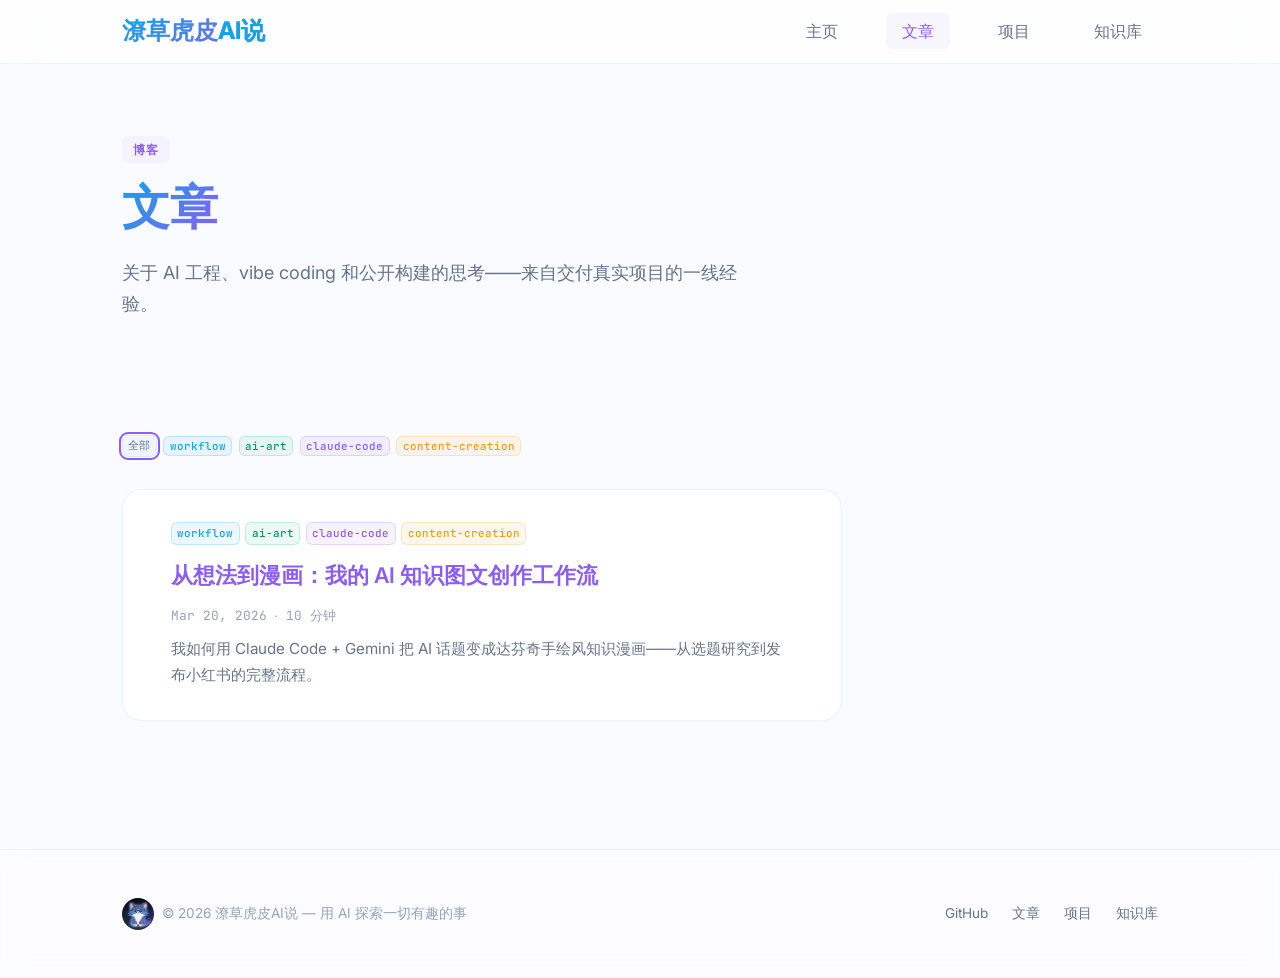
==== commit 35a2a4b2: "fix: code review cleanup — escape err.message, remove dead code, orphaned HTML - Escape err.message " ====
--- a/articles.html
+++ b/articles.html
@@ -35,11 +35,6 @@
   <main>
     <!-- Page Header — Blue + Purple wash -->
     <header class="section--wc" style="padding: calc(var(--nav-h) + 72px) 0 52px;">
-      <div class="wc-blobs" aria-hidden="true">
-        <div class="wc-blob wc-blob--b wc-blob--feat-1"></div>
-        <div class="wc-blob wc-blob--a wc-blob--feat-2"></div>
-        <div class="wc-blob wc-blob--c wc-blob--know-2"></div>
-      </div>
       <div class="container">
         <p class="page-header__eyebrow reveal" data-i18n="page.articles.eyebrow">Blog</p>
         <h1 class="page-header__title reveal reveal--delay-1"
@@ -55,11 +50,6 @@
 
     <!-- Articles section -->
     <div class="main-content section--wc">
-      <div class="wc-blobs" aria-hidden="true">
-        <div class="wc-blob wc-blob--d wc-blob--feat-2" style="opacity:0.7;"></div>
-        <div class="wc-blob wc-blob--a wc-blob--about-1" style="opacity:0.5;"></div>
-      </div>
-
       <div class="container">
         <!-- Tag Filter Bar -->
         <div class="filter-bar reveal" id="articles-filter-bar" role="group" aria-label="Filter by tag">
@@ -73,31 +63,6 @@
       </div>
     </div>
   </main>
-
-  <!-- Modal Overlay -->
-  <div
-    id="modal-overlay"
-    class="modal-overlay"
-    role="dialog"
-    aria-modal="true"
-    aria-labelledby="modal-title"
-    aria-hidden="true"
-  >
-    <div class="modal">
-      <div class="modal__header">
-        <h2 class="modal__title" id="modal-title">Article</h2>
-        <button class="modal__close" aria-label="Close dialog">
-          <svg width="13" height="13" viewBox="0 0 24 24" fill="none"
-               stroke="currentColor" stroke-width="2.5" aria-hidden="true">
-            <line x1="18" y1="6" x2="6" y2="18"/><line x1="6" y1="6" x2="18" y2="18"/>
-          </svg>
-        </button>
-      </div>
-      <div class="modal__body">
-        <!-- Populated by app.js Articles.openArticle() -->
-      </div>
-    </div>
-  </div>
 
   <footer class="footer">
     <div class="container footer__inner">
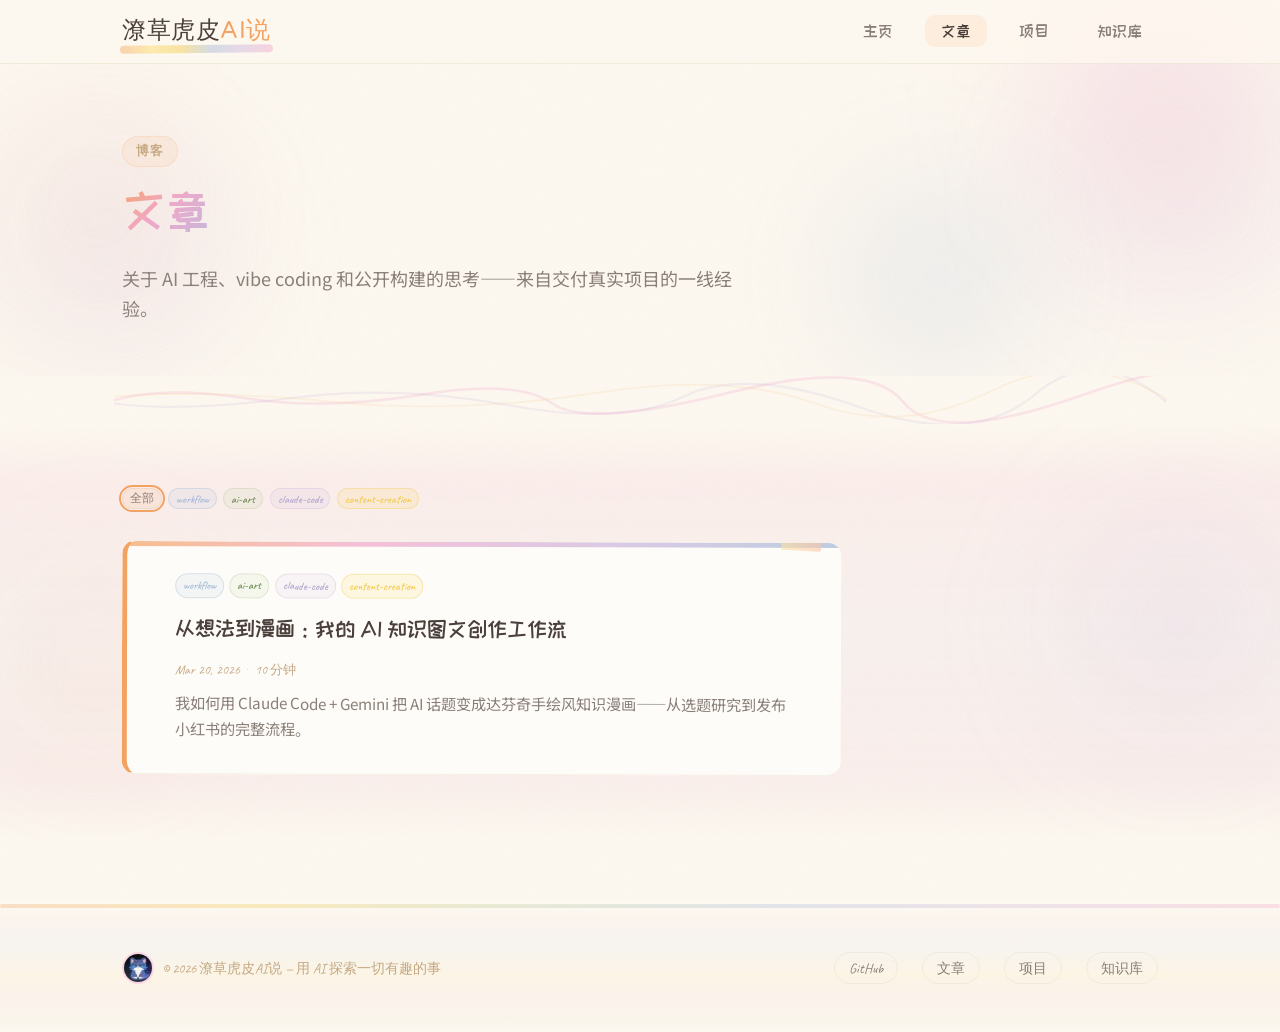
==== commit 32bfc96b: "feat: redesign site with watercolor sketchbook theme Replace blue/purple clean palette with warm wat" ====
--- a/articles.html
+++ b/articles.html
@@ -7,6 +7,7 @@
   <title>Articles — HoopyAI</title>
   <link rel="preconnect" href="https://fonts.googleapis.com">
   <link rel="preconnect" href="https://fonts.gstatic.com" crossorigin>
+  <link href="https://fonts.googleapis.com/css2?family=Caveat:wght@400;500;600;700&family=ZCOOL+KuaiLe&family=Varela+Round&family=Nunito:wght@300;400;500;600;700&family=Noto+Sans+SC:wght@300;400;500;700&display=swap" rel="stylesheet">
   <link rel="stylesheet" href="css/style.css">
 </head>
 <body data-page="articles">
@@ -35,6 +36,10 @@
   <main>
     <!-- Page Header — Blue + Purple wash -->
     <header class="section--wc" style="padding: calc(var(--nav-h) + 72px) 0 52px;">
+      <!-- Watercolor blob decorations -->
+      <div class="wc-blob" style="width:400px;height:400px;background:radial-gradient(circle,rgba(240,166,202,0.5),transparent 70%);top:-100px;right:-80px;"></div>
+      <div class="wc-blob" style="width:350px;height:350px;background:radial-gradient(circle,rgba(205,180,219,0.45),transparent 70%);top:20%;left:-60px;animation-delay:-5s;"></div>
+      <div class="wc-blob" style="width:300px;height:300px;opacity:0.45;background:radial-gradient(circle,rgba(162,184,216,0.5),transparent 70%);bottom:-50px;right:15%;animation-delay:-8s;"></div>
       <div class="container">
         <p class="page-header__eyebrow reveal" data-i18n="page.articles.eyebrow">Blog</p>
         <h1 class="page-header__title reveal reveal--delay-1"
@@ -48,8 +53,17 @@
       </div>
     </header>
 
+    <!-- Brush divider: header → articles -->
+    <div class="brush-div">
+      <svg viewBox="0 0 1200 48" fill="none" xmlns="http://www.w3.org/2000/svg">
+        <path d="M0 24 Q60 8,150 22 T350 18 T500 28 T700 16 T900 26 T1100 20 T1200 24" stroke="#f0a6ca" stroke-width="3" fill="none" stroke-linecap="round" opacity="0.25"/>
+        <path d="M0 28 Q80 38,200 22 T450 30 T650 20 T850 32 T1050 18 T1200 26" stroke="#cdb4db" stroke-width="2.5" fill="none" stroke-linecap="round" opacity="0.2"/>
+        <path d="M0 20 Q100 12,250 26 T550 16 T800 28 T1000 14 T1200 22" stroke="#f2cc8f" stroke-width="2" fill="none" stroke-linecap="round" opacity="0.2"/>
+      </svg>
+    </div>
+
     <!-- Articles section -->
-    <div class="main-content section--wc">
+    <div class="main-content section--wc" style="background:linear-gradient(180deg,rgba(253,248,240,0) 0%,rgba(240,166,202,0.12) 15%,rgba(205,180,219,0.1) 50%,rgba(214,122,177,0.07) 85%,rgba(253,248,240,0) 100%);">
       <div class="container">
         <!-- Tag Filter Bar -->
         <div class="filter-bar reveal" id="articles-filter-bar" role="group" aria-label="Filter by tag">
--- a/css/style.css
+++ b/css/style.css
@@ -1,90 +1,117 @@
 /* ================================================================
-   HoopyAI — Clean & Fresh Personal Website
-   清新蓝紫黄配色 + 现代设计
+   HoopyAI — Watercolor Sketchbook Theme
+   Warm paper palette + hand-drawn aesthetic
    ================================================================ */
 
-@import url('https://fonts.googleapis.com/css2?family=Inter:wght@300;400;500;600;700&family=JetBrains+Mono:wght@400;500;600&display=swap');
-
-/* ── 清新配色系统 ──────────────────────────────────────────── */
+/* ── Watercolor Design System ──────────────────────────────── */
 :root {
-  /* 清新基础色 */
-  --bg-primary: #fafbff;
-  --bg-secondary: #f0f4ff;
-  --bg-card: #ffffff;
-  --bg-accent: #f8fafc;
-  
-  /* 文字颜色 */
-  --text-primary: #2a3441;
-  --text-secondary: #64748b;
-  --text-muted: #94a3b8;
-  
-  /* 清新主题色 (低饱和度) */
-  --color-blue: #7dd3fc;      /* 清新天蓝 */
-  --color-purple: #c4b5fd;    /* 柔和紫 */
-  --color-yellow: #fde68a;    /* 温和黄 */
-  
-  /* 深色变体 */
-  --color-blue-dark: #0ea5e9;
-  --color-purple-dark: #8b5cf6;
-  --color-yellow-dark: #f59e0b;
-  
-  /* 渐变效果 */
-  --gradient-bg: #fafbff;
-  --gradient-card: linear-gradient(145deg, rgba(125, 211, 252, 0.08) 0%, rgba(196, 181, 253, 0.08) 100%);
-  --gradient-text: linear-gradient(135deg, #0ea5e9, #8b5cf6);
-  --gradient-button: linear-gradient(135deg, var(--color-blue), var(--color-purple));
-  
-  /* 边框和阴影 */
-  --border-light: rgba(125, 211, 252, 0.2);
-  --border-medium: rgba(196, 181, 253, 0.3);
-  --shadow-soft: 0 8px 32px rgba(125, 211, 252, 0.1);
-  --shadow-card: 0 4px 20px rgba(196, 181, 253, 0.15);
-  --shadow-hover: 0 12px 40px rgba(139, 92, 246, 0.2);
-  
+  /* Warm watercolor rainbow */
+  --wc-rose: #f0a6ca;
+  --wc-rose-light: #f9d5e5;
+  --wc-coral: #f4a261;
+  --wc-peach: #fbc4ab;
+  --wc-gold: #f0c845;
+  --wc-gold-light: #fae3a0;
+  --wc-yellow: #fdd85d;
+  --wc-yellow-light: #fef2c7;
+  --wc-sage: #b5c99a;
+  --wc-sage-light: #d4e4bc;
+  --wc-blue: #a2b8d8;
+  --wc-blue-light: #c8d7ea;
+  --wc-lavender: #cdb4db;
+  --wc-lavender-light: #e6d7ee;
+  --wc-indigo: #b0a4cc;
+  --wc-magenta: #d67ab1;
+  --wc-warmteal: #9ac5a7;
+  --wc-paper: #fdf8f0;
+  --wc-ink: #4a3f3a;
+  --wc-ink-light: #8a7e78;
+  --wc-kraft: #c4a882;
+
+  /* Map old variable names to watercolor values for compatibility */
+  --bg-primary: #fdf8f0;
+  --bg-secondary: #f8f3ea;
+  --bg-card: #fefcf8;
+  --bg-accent: #faf5ec;
+
+  --text-primary: #4a3f3a;
+  --text-secondary: #8a7e78;
+  --text-muted: #b0a69e;
+
+  --color-blue: #a2b8d8;
+  --color-purple: #cdb4db;
+  --color-yellow: #fdd85d;
+
+  --color-blue-dark: #7a9bbe;
+  --color-purple-dark: #b0a4cc;
+  --color-yellow-dark: #d4a732;
+
+  /* Watercolor gradients */
+  --gradient-bg: #fdf8f0;
+  --gradient-text: linear-gradient(135deg, var(--wc-coral) 0%, var(--wc-rose) 18%, var(--wc-lavender) 36%, var(--wc-blue) 54%, var(--wc-sage) 72%, var(--wc-gold) 100%);
+
+  /* Borders */
+  --border-light: rgba(196,168,130,0.2);
+  --border-medium: rgba(196,168,130,0.35);
+
   /* Typography */
-  --font-primary: 'Inter', -apple-system, BlinkMacSystemFont, 'Segoe UI', sans-serif;
-  --font-mono: 'JetBrains Mono', monospace;
-  
+  --font-hand-en: 'Caveat', cursive;
+  --font-hand-zh: 'ZCOOL KuaiLe', cursive;
+  --font-body: 'Noto Sans SC', 'Nunito', sans-serif;
+  --font-display-en: 'Varela Round', sans-serif;
+  --font-primary: 'Noto Sans SC', 'Nunito', -apple-system, BlinkMacSystemFont, 'Segoe UI', sans-serif;
+  --font-mono: 'JetBrains Mono', 'Fira Code', monospace;
+
   /* Layout */
   --nav-height: 64px;
   --container-max: 1100px;
-  --nav-h: 64px;
+  --nav-h: var(--nav-height);
   --spacing-xs: 0.5rem;
   --spacing-sm: 1rem;
   --spacing-md: 1.5rem;
   --spacing-lg: 2rem;
   --spacing-xl: 3rem;
   --spacing-2xl: 4rem;
-  
+
   /* Border radius */
-  --radius-sm: 6px;
-  --radius-md: 12px;
+  --radius-sm: 8px;
+  --radius-md: 14px;
   --radius-lg: 20px;
   --radius-xl: 24px;
-  
+
   /* Transitions */
   --transition-fast: 200ms cubic-bezier(0.4, 0, 0.2, 1);
   --transition-normal: 300ms cubic-bezier(0.4, 0, 0.2, 1);
 }
 
-/* Dark mode - 保持清新感 */
+/* Dark mode — warm dark paper variant */
 @media (prefers-color-scheme: dark) {
   :root {
-    --bg-primary: #0f0f1a;
-    --bg-secondary: #1a1a2e;
-    --bg-card: #16213e;
-    
-    --text-primary: #e2e8f0;
-    --text-secondary: #94a3b8;
-    --text-muted: #64748b;
-    
-    --color-blue: #38bdf8;
-    --color-purple: #a78bfa;
-    --color-yellow: #fbbf24;
-    
-    --gradient-bg: #0f0f1a;
-    --border-light: rgba(56, 189, 248, 0.2);
-    --shadow-card: 0 8px 32px rgba(167, 139, 250, 0.1);
+    --bg-primary: #2a2420;
+    --bg-secondary: #342e28;
+    --bg-card: #3a332c;
+
+    --text-primary: #ede6dc;
+    --text-secondary: #b0a69e;
+    --text-muted: #8a7e78;
+
+    --wc-paper: #2a2420;
+    --wc-ink: #ede6dc;
+    --wc-ink-light: #b0a69e;
+    --wc-kraft: #c4a882;
+
+    --color-blue: #a2b8d8;
+    --color-purple: #cdb4db;
+    --color-yellow: #fdd85d;
+    --color-blue-dark: #8aaac8;
+    --color-purple-dark: #c4b0d6;
+    --color-yellow-dark: #e0b63a;
+
+    --gradient-bg: #2a2420;
+    --border-light: rgba(196,168,130,0.15);
+    --border-medium: rgba(196,168,130,0.25);
+
+    --bg-accent: #3a332c;
   }
 }
 
@@ -110,44 +137,56 @@
   color: var(--text-primary);
   background: var(--gradient-bg);
   min-height: 100vh;
+  overflow-x: hidden;
+}
+
+/* Paper texture overlay */
+body::before {
+  content: '';
+  position: fixed;
+  inset: 0;
+  pointer-events: none;
+  z-index: 0;
+  background: url("data:image/svg+xml,%3Csvg width='500' height='500' xmlns='http://www.w3.org/2000/svg'%3E%3Cfilter id='n'%3E%3CfeTurbulence type='fractalNoise' baseFrequency='0.75' numOctaves='4' stitchTiles='stitch'/%3E%3C/filter%3E%3Crect width='100%25' height='100%25' filter='url(%23n)' opacity='0.04'/%3E%3C/svg%3E");
 }
 
 /* ── Typography ─────────────────────────────────────────── */
 h1, h2, h3, h4, h5, h6 {
-  font-weight: 600;
+  font-family: var(--font-hand-zh);
+  font-weight: 400;
   line-height: 1.3;
   color: var(--text-primary);
   margin-bottom: var(--spacing-md);
 }
 
-h1 { 
-  font-size: 3rem; 
-  font-weight: 700;
+h1 {
+  font-size: 3rem;
   margin-bottom: var(--spacing-lg);
 }
 
-h2 { 
+h2 {
   font-size: 2.25rem;
   margin-bottom: var(--spacing-lg);
 }
 
-h3 { 
+h3 {
   font-size: 1.5rem;
 }
 
 p {
   margin-bottom: var(--spacing-md);
   color: var(--text-secondary);
+  font-family: var(--font-body);
 }
 
 a {
-  color: var(--color-blue-dark);
+  color: var(--wc-coral);
   text-decoration: none;
   transition: all var(--transition-fast);
 }
 
 a:hover {
-  color: var(--color-purple-dark);
+  color: var(--wc-magenta);
 }
 
 /* ── Layout Components ─────────────────────────────────────── */
@@ -163,9 +202,9 @@
   top: 0;
   width: 100%;
   height: var(--nav-height);
-  background: rgba(255, 255, 255, 0.8);
-  backdrop-filter: blur(20px) saturate(180%);
-  border-bottom: 1px solid var(--border-light);
+  background: rgba(253,248,240,0.75);
+  backdrop-filter: blur(16px) saturate(160%);
+  border-bottom: 1.5px solid rgba(196,168,130,0.18);
   z-index: 1000;
   transition: all var(--transition-normal);
 }
@@ -178,32 +217,48 @@
 }
 
 .nav__logo {
+  font-family: var(--font-display-en);
   font-size: 1.5rem;
-  font-weight: 700;
-  background: var(--gradient-text);
-  -webkit-background-clip: text;
-  -webkit-text-fill-color: transparent;
-  background-clip: text;
+  font-weight: 400;
+  color: var(--wc-ink);
   text-decoration: none;
+  position: relative;
+  letter-spacing: 0.5px;
+}
+
+/* Watercolor rainbow underline on logo */
+.nav__logo::after {
+  content: '';
+  position: absolute;
+  bottom: -2px;
+  left: -2px;
+  width: calc(100% + 4px);
+  height: 8px;
+  background: linear-gradient(90deg, var(--wc-coral), var(--wc-yellow), var(--wc-gold), var(--wc-blue), var(--wc-lavender), var(--wc-rose));
+  opacity: 0.45;
+  border-radius: 4px;
+  transform: rotate(-0.5deg);
 }
 
 .nav__links {
   display: flex;
   list-style: none;
-  gap: var(--spacing-lg);
+  gap: var(--spacing-sm);
 }
 
 .nav__link {
-  font-weight: 500;
-  color: var(--text-secondary);
+  font-family: var(--font-hand-zh);
+  font-size: 1rem;
+  font-weight: 400;
+  color: var(--wc-ink-light);
   padding: var(--spacing-xs) var(--spacing-sm);
-  border-radius: var(--radius-sm);
+  border-radius: 10px;
   transition: all var(--transition-fast);
 }
 
 .nav__link:hover {
-  color: var(--color-purple-dark);
-  background: rgba(196, 181, 253, 0.1);
+  color: var(--wc-ink);
+  background: rgba(196,168,130,0.12);
   transform: translateY(-1px);
 }
 
@@ -220,7 +275,7 @@
 .nav__hamburger span {
   width: 20px;
   height: 2px;
-  background: var(--gradient-text);
+  background: linear-gradient(90deg, var(--wc-coral), var(--wc-lavender));
   border-radius: 1px;
   transition: var(--transition-fast);
 }
@@ -233,31 +288,34 @@
   display: flex;
   align-items: center;
   position: relative;
-}
-
-/* 装饰性背景元素 */
+  overflow: hidden;
+}
+
+/* Watercolor blob decorations */
 .hero::before {
   content: '';
   position: absolute;
-  top: 20%;
-  right: 10%;
-  width: 300px;
-  height: 300px;
-  background: radial-gradient(circle, rgba(125, 211, 252, 0.1) 0%, transparent 70%);
+  top: 10%;
+  right: 5%;
+  width: 380px;
+  height: 380px;
+  background: radial-gradient(circle, rgba(240,166,202,0.2) 0%, transparent 70%);
   border-radius: 50%;
   z-index: -1;
+  filter: blur(30px);
 }
 
 .hero::after {
   content: '';
   position: absolute;
-  bottom: 20%;
-  left: 5%;
-  width: 200px;
-  height: 200px;
-  background: radial-gradient(circle, rgba(196, 181, 253, 0.08) 0%, transparent 70%);
+  bottom: 15%;
+  left: 3%;
+  width: 300px;
+  height: 300px;
+  background: radial-gradient(circle, rgba(253,216,93,0.18) 0%, transparent 70%);
   border-radius: 50%;
   z-index: -1;
+  filter: blur(30px);
 }
 
 .hero__layout {
@@ -272,19 +330,35 @@
   height: 140px;
   border-radius: 50%;
   overflow: hidden;
-  background: var(--gradient-card);
   display: flex;
   align-items: center;
   justify-content: center;
-  border: 3px solid var(--border-light);
-  box-shadow: var(--shadow-card);
+  padding: 4px;
+  background: linear-gradient(135deg, var(--wc-rose), var(--wc-coral), var(--wc-yellow), var(--wc-sage), var(--wc-blue), var(--wc-lavender));
+  background-size: 250% 250%;
+  animation: wcShift 6s ease-in-out infinite;
+  box-shadow: 0 8px 32px rgba(240,166,202,0.2), 0 4px 16px rgba(240,200,69,0.15);
   position: relative;
   transition: all var(--transition-normal);
 }
 
+@keyframes wcShift {
+  0%, 100% { background-position: 0% 50%; }
+  50% { background-position: 100% 50%; }
+}
+
 .avatar-frame:hover {
   transform: scale(1.05);
-  box-shadow: var(--shadow-hover);
+  box-shadow: 0 12px 40px rgba(240,166,202,0.25), 0 6px 20px rgba(240,200,69,0.2);
+}
+
+.avatar-frame img {
+  width: 100%;
+  height: 100%;
+  border-radius: 50%;
+  object-fit: cover;
+  display: block;
+  border: 3px solid var(--wc-paper);
 }
 
 .avatar-placeholder {
@@ -292,7 +366,7 @@
   flex-direction: column;
   align-items: center;
   justify-content: center;
-  color: var(--color-purple-dark);
+  color: var(--wc-lavender);
   text-align: center;
 }
 
@@ -305,6 +379,7 @@
 
 .avatar-placeholder__label {
   font-size: 0.75rem;
+  font-family: var(--font-hand-en);
   font-weight: 500;
   opacity: 0.9;
 }
@@ -314,37 +389,44 @@
 }
 
 .hero__eyebrow {
-  font-size: 0.875rem;
-  font-weight: 600;
-  color: var(--color-purple-dark);
-  text-transform: uppercase;
-  letter-spacing: 0.1em;
+  font-family: var(--font-hand-en);
+  font-size: 0.95rem;
+  font-weight: 500;
+  color: var(--wc-kraft);
+  letter-spacing: 0.05em;
   margin-bottom: var(--spacing-sm);
   display: inline-block;
   padding: var(--spacing-xs) var(--spacing-sm);
-  background: rgba(196, 181, 253, 0.1);
-  border-radius: var(--radius-sm);
+  background: rgba(244,162,97,0.1);
+  border-radius: 20px;
+  border: 1.5px solid rgba(244,162,97,0.2);
+  transform: rotate(-1deg);
 }
 
 .hero__name {
+  font-family: var(--font-hand-zh);
   font-size: 3.5rem;
-  font-weight: 800;
+  font-weight: 400;
   margin-bottom: var(--spacing-sm);
   background: var(--gradient-text);
+  background-size: 250% 250%;
   -webkit-background-clip: text;
   -webkit-text-fill-color: transparent;
   background-clip: text;
+  animation: wcShift 6s ease-in-out infinite;
   line-height: 1.2;
 }
 
 .hero__title-line {
+  font-family: var(--font-hand-en);
   font-size: 1.375rem;
-  color: var(--text-secondary);
+  color: var(--wc-ink-light);
   margin-bottom: var(--spacing-lg);
   font-weight: 400;
 }
 
 .hero__bio {
+  font-family: var(--font-body);
   font-size: 1.125rem;
   line-height: 1.7;
   color: var(--text-primary);
@@ -357,16 +439,18 @@
   flex-wrap: wrap;
 }
 
-/* ── 清新按钮设计 ─────────────────────────────────────────── */
+/* ── Watercolor Button Design ─────────────────────────────── */
 .social-link {
   display: inline-flex;
   align-items: center;
   gap: var(--spacing-xs);
   padding: var(--spacing-sm) var(--spacing-md);
   background: var(--bg-card);
-  border: 2px solid var(--border-light);
-  border-radius: var(--radius-md);
+  border: 1.5px solid rgba(196,168,130,0.25);
+  border-radius: 20px;
+  font-family: var(--font-hand-en);
   font-weight: 500;
+  font-size: 1rem;
   color: var(--text-primary);
   transition: all var(--transition-normal);
   position: relative;
@@ -374,10 +458,10 @@
 }
 
 .social-link:hover {
-  border-color: var(--color-purple);
+  border-color: var(--wc-lavender);
   transform: translateY(-2px);
-  box-shadow: var(--shadow-hover);
-  color: var(--color-purple-dark);
+  box-shadow: 0 8px 24px rgba(205,180,219,0.2);
+  color: var(--wc-ink);
 }
 
 .social-link::before {
@@ -387,7 +471,7 @@
   left: -100%;
   width: 100%;
   height: 100%;
-  background: var(--gradient-card);
+  background: linear-gradient(90deg, rgba(251,196,171,0.1), rgba(205,180,219,0.08));
   transition: left var(--transition-normal);
   z-index: -1;
 }
@@ -406,13 +490,21 @@
   transform: scale(1.1);
 }
 
-/* ── 卡片式 Sections ─────────────────────────────────────── */
+/* ── Card Sections ─────────────────────────────────────────── */
 .section {
   padding: var(--spacing-2xl) 0;
+  position: relative;
+  z-index: 1;
 }
 
 .section--alt {
-  background: var(--bg-secondary);
+  background: linear-gradient(180deg,
+    rgba(253,248,240,0) 0%,
+    rgba(251,196,171,0.08) 20%,
+    rgba(205,180,219,0.06) 50%,
+    rgba(181,201,154,0.06) 80%,
+    rgba(253,248,240,0) 100%
+  );
 }
 
 .section__header {
@@ -421,42 +513,49 @@
 }
 
 .section__title {
+  font-family: var(--font-hand-zh);
   font-size: 2.75rem;
-  font-weight: 700;
+  font-weight: 400;
   margin-bottom: var(--spacing-md);
   background: var(--gradient-text);
+  background-size: 250% 250%;
   -webkit-background-clip: text;
   -webkit-text-fill-color: transparent;
   background-clip: text;
+  animation: wcShift 8s ease-in-out infinite;
 }
 
 .section__subtitle {
+  font-family: var(--font-hand-en);
   font-size: 1.25rem;
-  color: var(--text-secondary);
+  color: var(--wc-kraft);
   max-width: 600px;
   margin: 0 auto;
 }
 
-/* ── 清新卡片设计 ─────────────────────────────────────────── */
+/* ── Watercolor Card Design ─────────────────────────────────── */
 .card {
   background: var(--bg-card);
-  border: 1px solid var(--border-light);
+  border: 1.5px solid rgba(196,168,130,0.18);
   border-radius: var(--radius-lg);
   padding: var(--spacing-xl);
   transition: all var(--transition-normal);
   position: relative;
   overflow: hidden;
-}
-
+  transform: rotate(var(--r, 0deg));
+}
+
+/* Colorful top border gradient */
 .card::before {
   content: '';
   position: absolute;
   top: 0;
   left: 0;
   right: 0;
-  height: 4px;
-  background: var(--gradient-button);
-  opacity: 0;
+  height: 5px;
+  background: linear-gradient(90deg, var(--wc-coral), var(--wc-rose), var(--wc-lavender), var(--wc-blue));
+  opacity: 0.7;
+  border-radius: var(--radius-lg) var(--radius-lg) 0 0;
   transition: opacity var(--transition-fast);
 }
 
@@ -464,15 +563,30 @@
   opacity: 1;
 }
 
+/* Tape decoration */
+.card::after {
+  content: '';
+  position: absolute;
+  top: -7px;
+  right: 20px;
+  width: 40px;
+  height: 15px;
+  border-radius: 2px;
+  transform: rotate(3deg);
+  opacity: 0.6;
+  background: linear-gradient(90deg, var(--wc-gold-light), var(--wc-peach));
+}
+
 .card:hover {
-  border-color: var(--color-blue);
-  transform: translateY(-4px);
-  box-shadow: var(--shadow-hover);
+  border-color: var(--wc-lavender);
+  transform: rotate(0deg) translateY(-6px);
+  box-shadow: 0 16px 40px rgba(196,168,130,0.15);
 }
 
 .card h3 {
-  color: var(--color-purple-dark);
-  font-weight: 600;
+  font-family: var(--font-hand-zh);
+  color: var(--wc-ink);
+  font-weight: 400;
   margin-bottom: var(--spacing-sm);
 }
 
@@ -490,51 +604,52 @@
   grid-template-columns: repeat(auto-fit, minmax(280px, 1fr));
 }
 
-/* ── 清新文本高亮 ─────────────────────────────────────────── */
+/* ── Watercolor Text Highlight ─────────────────────────────── */
 .text-highlight {
-  background: linear-gradient(120deg, rgba(125, 211, 252, 0.2) 0%, rgba(196, 181, 253, 0.2) 100%);
+  background: linear-gradient(120deg, rgba(251,196,171,0.25) 0%, rgba(205,180,219,0.2) 100%);
   padding: 0.125em 0.375em;
-  border-radius: var(--radius-sm);
+  border-radius: 20px;
+  font-family: var(--font-hand-en);
   font-weight: 500;
-  color: var(--color-purple-dark);
-  border: 1px solid rgba(196, 181, 253, 0.3);
+  color: var(--wc-ink);
+  border: 1.5px solid rgba(244,162,97,0.2);
   display: inline-block;
   margin: 0 2px;
   transition: all var(--transition-fast);
 }
 
 .text-highlight:hover {
-  transform: translateY(-1px);
-  box-shadow: 0 4px 12px rgba(196, 181, 253, 0.2);
-}
-
-/* ── 状态标签 ─────────────────────────────────────────── */
+  transform: translateY(-1px) rotate(-1deg);
+  box-shadow: 0 4px 12px rgba(244,162,97,0.15);
+}
+
+/* ── Status Badges ─────────────────────────────────────────── */
 .status-badge {
   display: inline-block;
   padding: 0.25rem 0.75rem;
   font-size: 0.75rem;
+  font-family: var(--font-hand-en);
   font-weight: 600;
-  border-radius: var(--radius-sm);
-  text-transform: uppercase;
-  letter-spacing: 0.05em;
+  border-radius: 20px;
+  letter-spacing: 0.03em;
 }
 
 .status-badge--wip {
-  background: rgba(253, 230, 138, 0.2);
-  color: var(--color-yellow-dark);
-  border: 1px solid rgba(245, 158, 11, 0.3);
+  background: rgba(253,216,93,0.15);
+  color: var(--wc-gold);
+  border: 1.5px solid rgba(240,200,69,0.3);
 }
 
 .status-badge--active {
-  background: rgba(125, 211, 252, 0.2);
-  color: var(--color-blue-dark);
-  border: 1px solid rgba(14, 165, 233, 0.3);
+  background: rgba(181,201,154,0.15);
+  color: #6a8a50;
+  border: 1.5px solid rgba(181,201,154,0.3);
 }
 
 .status-badge--planning {
-  background: rgba(196, 181, 253, 0.2);
-  color: var(--color-purple-dark);
-  border: 1px solid rgba(139, 92, 246, 0.3);
+  background: rgba(205,180,219,0.15);
+  color: var(--wc-indigo);
+  border: 1.5px solid rgba(205,180,219,0.3);
 }
 
 /* ── Responsive Design ─────────────────────────────────────── */
@@ -545,55 +660,55 @@
     --spacing-xl: 2.5rem;
     --spacing-2xl: 3rem;
   }
-  
+
   .container {
     padding: 0 var(--spacing-md);
   }
-  
+
   .hero {
     padding-top: calc(var(--nav-height) + var(--spacing-xl));
     padding-bottom: var(--spacing-xl);
     min-height: 60vh;
   }
-  
+
   .hero__layout {
     grid-template-columns: 1fr;
     text-align: center;
     gap: var(--spacing-lg);
   }
-  
+
   .hero__name {
     font-size: 2.75rem;
   }
-  
+
   .hero__bio {
     font-size: 1rem;
   }
-  
+
   .nav__links {
     display: none;
   }
-  
+
   .nav__hamburger {
     display: flex;
   }
-  
+
   .hero__links {
     justify-content: center;
   }
-  
+
   .grid--2, .grid--3 {
     grid-template-columns: 1fr;
   }
-  
+
   .section {
     padding: var(--spacing-xl) 0;
   }
-  
+
   .section__title {
     font-size: 2.25rem;
   }
-  
+
   .card {
     padding: var(--spacing-lg);
   }
@@ -624,16 +739,16 @@
   .hero__name {
     font-size: 2.25rem;
   }
-  
+
   .section__title {
     font-size: 1.875rem;
   }
-  
+
   .social-link {
     padding: var(--spacing-xs) var(--spacing-sm);
     font-size: 0.875rem;
   }
-  
+
   .avatar-frame {
     width: 120px;
     height: 120px;
@@ -655,7 +770,7 @@
 .reveal--delay-1 { transition-delay: 0.15s; }
 .reveal--delay-2 { transition-delay: 0.3s; }
 
-/* 浮动动画 */
+/* Float animation */
 @keyframes float {
   0%, 100% { transform: translateY(0px); }
   50% { transform: translateY(-10px); }
@@ -663,6 +778,22 @@
 
 .float-animation {
   animation: float 4s ease-in-out infinite;
+}
+
+/* Watercolor blob float animation */
+@keyframes blobFloat {
+  0%, 100% { transform: translate(0,0) scale(1) rotate(0deg); }
+  33% { transform: translate(20px,-25px) scale(1.1) rotate(3deg); }
+  66% { transform: translate(-15px,18px) scale(0.93) rotate(-3deg); }
+}
+
+.wc-blob {
+  position: absolute;
+  border-radius: 50%;
+  pointer-events: none;
+  filter: blur(50px);
+  opacity: 0.5;
+  animation: blobFloat 12s ease-in-out infinite;
 }
 
 /* ── Utility Classes ─────────────────────────────────────── */
@@ -702,34 +833,40 @@
 /* ── Gradient text ─────────────────────────────────────────── */
 .grad-text {
   background: var(--gradient-text);
+  background-size: 250% 250%;
   -webkit-background-clip: text;
   -webkit-text-fill-color: transparent;
   background-clip: text;
+  animation: wcShift 6s ease-in-out infinite;
 }
 
 /* ── Page header (projects / knowledge) ────────────────────── */
 .page-header__eyebrow {
-  font-size: 0.75rem;
-  font-weight: 700;
-  text-transform: uppercase;
-  letter-spacing: 0.12em;
-  color: var(--color-purple-dark);
-  background: rgba(196, 181, 253, 0.12);
-  padding: 0.3em 0.9em;
-  border-radius: var(--radius-sm);
+  font-size: 0.8rem;
+  font-family: var(--font-hand-en);
+  font-weight: 600;
+  letter-spacing: 0.08em;
+  color: var(--wc-kraft);
+  background: rgba(244,162,97,0.1);
+  padding: 0.35em 1em;
+  border-radius: 20px;
+  border: 1.5px solid rgba(244,162,97,0.2);
   display: inline-block;
   margin-bottom: var(--spacing-sm);
+  transform: rotate(-1deg);
 }
 
 .page-header__title {
+  font-family: var(--font-hand-zh);
   font-size: 3rem;
-  font-weight: 800;
+  font-weight: 400;
   line-height: 1.15;
   margin-bottom: var(--spacing-md);
   color: var(--text-primary);
 }
 
 .page-header__desc {
+  font-family: var(--font-body);
   font-size: 1.125rem;
   color: var(--text-secondary);
   max-width: 640px;
@@ -744,6 +881,33 @@
   padding: var(--spacing-2xl) 0;
 }
 
+/* Watercolor wash background for section--wc */
+.section--wc::before {
+  content: '';
+  position: absolute;
+  top: 0;
+  right: -100px;
+  width: 400px;
+  height: 400px;
+  background: radial-gradient(circle, rgba(205,180,219,0.15) 0%, transparent 70%);
+  border-radius: 50%;
+  filter: blur(40px);
+  pointer-events: none;
+}
+
+.section--wc::after {
+  content: '';
+  position: absolute;
+  bottom: 0;
+  left: -80px;
+  width: 350px;
+  height: 350px;
+  background: radial-gradient(circle, rgba(251,196,171,0.12) 0%, transparent 70%);
+  border-radius: 50%;
+  filter: blur(40px);
+  pointer-events: none;
+}
+
 .section--wc > .container,
 .section--wc > .main-content > .container {
   position: relative;
@@ -761,6 +925,21 @@
 .main-content > .container {
   position: relative;
   z-index: 1;
+}
+
+/* ── Brush divider ──────────────────────────────────────────── */
+.brush-div {
+  max-width: 1100px;
+  margin: 0 auto;
+  padding: 0 24px;
+  overflow: hidden;
+  height: 48px;
+  display: flex;
+  align-items: center;
+}
+.brush-div svg {
+  width: 100%;
+  height: 48px;
 }
 
 /* ── Catalog grid (projects page) ──────────────────────────── */
@@ -789,7 +968,7 @@
   cursor: pointer;
   border: none;
   padding: 0;
-  font-family: var(--font-primary);
+  font-family: var(--font-hand-en);
   background: none;
 }
 
@@ -800,12 +979,13 @@
 
 .filter-bar__btn .tag:hover {
   transform: translateY(-1px);
-  box-shadow: 0 2px 8px rgba(139, 92, 246, 0.15);
+  box-shadow: 0 2px 8px rgba(244,162,97,0.15);
 }
 
 .tag--active {
-  outline: 2px solid var(--color-purple-dark);
+  outline: 2px solid var(--wc-coral);
   outline-offset: 1px;
+  background: rgba(244,162,97,0.12) !important;
 }
 
 /* ── Cover card ──────────────────────────────────────────── */
@@ -815,15 +995,21 @@
   overflow: hidden;
   cursor: pointer;
   transition: transform var(--transition-normal), box-shadow var(--transition-normal);
-}
+  border: 2px solid transparent;
+  transform: rotate(var(--r, 0deg));
+}
+
+.cover-card:nth-child(odd) { --r: -0.4deg; }
+.cover-card:nth-child(even) { --r: 0.3deg; }
 
 .cover-card:hover {
-  transform: translateY(-6px);
-  box-shadow: 0 12px 32px rgba(0, 0, 0, 0.15);
+  transform: rotate(0deg) translateY(-6px);
+  box-shadow: 0 12px 32px rgba(196,168,130,0.18);
+  border-color: var(--wc-lavender);
 }
 
 .cover-card:focus-visible {
-  outline: 2px solid var(--color-purple-dark);
+  outline: 2px solid var(--wc-coral);
   outline-offset: 2px;
 }
 
@@ -854,22 +1040,23 @@
   left: 0;
   right: 0;
   padding: 40px 14px 14px;
-  background: linear-gradient(transparent, rgba(0, 0, 0, 0.75));
+  background: linear-gradient(transparent, rgba(74,63,58,0.75));
 }
 
 .cover-card__title {
-  font-size: 0.875rem;
-  font-weight: 700;
+  font-family: var(--font-hand-zh);
+  font-size: 0.95rem;
+  font-weight: 400;
   color: #fff;
   margin: 0;
   line-height: 1.35;
 }
 
 .cover-card__pages {
-  font-size: 0.68rem;
+  font-size: 0.72rem;
   color: rgba(255, 255, 255, 0.65);
   margin-top: 2px;
-  font-family: var(--font-mono);
+  font-family: var(--font-hand-en);
 }
 
 .cover-card__tags {
@@ -886,21 +1073,64 @@
 }
 
 .cover-card__tag {
-  font-size: 0.6rem;
-  padding: 2px 6px;
-  border-radius: 3px;
-  background: rgba(255, 255, 255, 0.15);
-  color: rgba(255, 255, 255, 0.85);
+  font-size: 0.62rem;
+  padding: 2px 8px;
+  border-radius: 20px;
+  background: rgba(255, 255, 255, 0.18);
+  color: rgba(255, 255, 255, 0.9);
   backdrop-filter: blur(4px);
-  font-family: var(--font-mono);
+  font-family: var(--font-hand-en);
 }
 
 /* ── Project card (catalog / image-first style) ─────────────── */
 .project-card {
+  background: var(--bg-card);
+  border: 1.5px solid rgba(196,168,130,0.18);
+  border-radius: var(--radius-md);
+  transition: all var(--transition-normal);
+  cursor: pointer;
   padding: 0;
   display: flex;
   flex-direction: column;
   overflow: hidden;
+  position: relative;
+  transform: rotate(var(--r, 0deg));
+}
+
+.project-card:nth-child(odd) { --r: -0.3deg; }
+.project-card:nth-child(even) { --r: 0.4deg; }
+
+/* Colored top border */
+.project-card::before {
+  content: '';
+  position: absolute;
+  top: 0;
+  left: 0;
+  right: 0;
+  height: 5px;
+  border-radius: var(--radius-md) var(--radius-md) 0 0;
+  opacity: 0.8;
+  z-index: 1;
+}
+
+/* Tape decoration */
+.project-card::after {
+  content: '';
+  position: absolute;
+  top: -7px;
+  right: 20px;
+  width: 40px;
+  height: 15px;
+  border-radius: 2px;
+  transform: rotate(3deg);
+  opacity: 0.65;
+  z-index: 2;
+}
+
+.project-card:hover {
+  transform: rotate(0deg) translateY(-8px);
+  box-shadow: 0 16px 40px rgba(196,168,130,0.15);
+  border-color: var(--wc-lavender);
 }
 
 /* Colorful preview banner */
@@ -918,7 +1148,7 @@
   content: '';
   position: absolute;
   inset: 0;
-  background: linear-gradient(180deg, transparent 50%, rgba(0,0,0,0.08) 100%);
+  background: linear-gradient(180deg, transparent 50%, rgba(74,63,58,0.08) 100%);
 }
 
 .project-card__preview svg {
@@ -930,12 +1160,26 @@
   drop-shadow: 0 2px 8px rgba(0,0,0,0.2);
 }
 
-/* Color variants */
-.project-card--c1 .project-card__preview { background: linear-gradient(135deg, #0ea5e9 0%, #8b5cf6 100%); }
-.project-card--c2 .project-card__preview { background: linear-gradient(135deg, #8b5cf6 0%, #ec4899 100%); }
-.project-card--c3 .project-card__preview { background: linear-gradient(135deg, #10b981 0%, #0ea5e9 100%); }
-.project-card--c4 .project-card__preview { background: linear-gradient(135deg, #f59e0b 0%, #f97316 100%); }
-.project-card--c5 .project-card__preview { background: linear-gradient(135deg, #ec4899 0%, #8b5cf6 100%); }
+/* Color variants — watercolor wash gradients */
+.project-card--c1 .project-card__preview { background: linear-gradient(135deg, var(--wc-coral) 0%, var(--wc-peach) 50%, var(--wc-gold-light) 100%); }
+.project-card--c1::before { background: linear-gradient(90deg, var(--wc-coral), var(--wc-peach), var(--wc-gold)); }
+.project-card--c1::after { background: linear-gradient(90deg, var(--wc-gold-light), var(--wc-peach)); }
+
+.project-card--c2 .project-card__preview { background: linear-gradient(135deg, var(--wc-lavender) 0%, var(--wc-rose) 50%, var(--wc-magenta) 100%); }
+.project-card--c2::before { background: linear-gradient(90deg, var(--wc-lavender), var(--wc-magenta), var(--wc-rose)); }
+.project-card--c2::after { background: linear-gradient(90deg, var(--wc-rose-light), var(--wc-lavender-light)); }
+
+.project-card--c3 .project-card__preview { background: linear-gradient(135deg, var(--wc-sage) 0%, var(--wc-warmteal) 50%, var(--wc-blue) 100%); }
+.project-card--c3::before { background: linear-gradient(90deg, var(--wc-sage), var(--wc-warmteal), var(--wc-blue)); }
+.project-card--c3::after { background: linear-gradient(90deg, var(--wc-blue-light), var(--wc-sage-light)); }
+
+.project-card--c4 .project-card__preview { background: linear-gradient(135deg, var(--wc-yellow) 0%, var(--wc-gold) 50%, var(--wc-coral) 100%); }
+.project-card--c4::before { background: linear-gradient(90deg, var(--wc-yellow), var(--wc-gold), var(--wc-coral)); }
+.project-card--c4::after { background: linear-gradient(90deg, var(--wc-yellow-light), var(--wc-gold-light)); }
+
+.project-card--c5 .project-card__preview { background: linear-gradient(135deg, var(--wc-rose) 0%, var(--wc-indigo) 50%, var(--wc-blue) 100%); }
+.project-card--c5::before { background: linear-gradient(90deg, var(--wc-rose), var(--wc-indigo), var(--wc-blue)); }
+.project-card--c5::after { background: linear-gradient(90deg, var(--wc-gold-light), var(--wc-rose-light)); }
 
 /* Card body */
 .project-card__body {
@@ -954,14 +1198,16 @@
 }
 
 .project-card__title {
-  font-size: 1.05rem;
-  font-weight: 700;
+  font-family: var(--font-hand-zh);
+  font-size: 1.15rem;
+  font-weight: 400;
   color: var(--text-primary);
   margin: 0;
   line-height: 1.35;
 }
 
 .project-card__desc {
+  font-family: var(--font-body);
   font-size: 0.875rem;
   color: var(--text-secondary);
   line-height: 1.65;
@@ -986,38 +1232,38 @@
   flex-wrap: wrap;
   margin-top: auto;
   padding-top: 0.75rem;
-  border-top: 1px solid var(--border-light);
+  border-top: 1px solid rgba(196,168,130,0.15);
 }
 
 /* ── Badges ─────────────────────────────────────────────────── */
 .badge {
   display: inline-block;
   padding: 0.2em 0.6em;
-  font-size: 0.68rem;
-  font-weight: 700;
-  border-radius: var(--radius-sm);
-  text-transform: uppercase;
-  letter-spacing: 0.06em;
+  font-size: 0.7rem;
+  font-family: var(--font-hand-en);
+  font-weight: 600;
+  border-radius: 20px;
+  letter-spacing: 0.04em;
   white-space: nowrap;
   flex-shrink: 0;
 }
 
 .badge--active {
-  background: rgba(16, 185, 129, 0.1);
-  color: #059669;
-  border: 1px solid rgba(16, 185, 129, 0.25);
+  background: rgba(181,201,154,0.15);
+  color: #6a8a50;
+  border: 1.5px solid rgba(181,201,154,0.3);
 }
 
 .badge--wip {
-  background: rgba(245, 158, 11, 0.1);
-  color: var(--color-yellow-dark);
-  border: 1px solid rgba(245, 158, 11, 0.25);
+  background: rgba(253,216,93,0.15);
+  color: var(--wc-gold);
+  border: 1.5px solid rgba(240,200,69,0.3);
 }
 
 .badge--archived {
-  background: rgba(148, 163, 184, 0.15);
-  color: var(--text-muted);
-  border: 1px solid rgba(148, 163, 184, 0.3);
+  background: rgba(196,168,130,0.12);
+  color: var(--wc-kraft);
+  border: 1.5px solid rgba(196,168,130,0.25);
 }
 
 /* ── Buttons ─────────────────────────────────────────────────── */
@@ -1026,40 +1272,40 @@
   align-items: center;
   gap: 0.35rem;
   padding: 0.45rem 0.9rem;
-  font-size: 0.8rem;
+  font-size: 0.82rem;
+  font-family: var(--font-hand-en);
   font-weight: 600;
-  border-radius: var(--radius-sm);
+  border-radius: 20px;
   text-decoration: none;
   transition: all var(--transition-fast);
   cursor: pointer;
   border: none;
-  font-family: var(--font-primary);
   line-height: 1;
 }
 
 .btn--ghost {
   color: var(--text-secondary);
-  border: 1px solid var(--border-medium);
+  border: 1.5px solid rgba(196,168,130,0.25);
   background: transparent;
 }
 
 .btn--ghost:hover {
-  color: var(--text-primary);
-  border-color: var(--color-blue-dark);
-  background: rgba(125, 211, 252, 0.08);
+  color: var(--wc-ink);
+  border-color: var(--wc-coral);
+  background: rgba(244,162,97,0.08);
   transform: translateY(-1px);
 }
 
 .btn--primary {
   color: #fff;
-  background: linear-gradient(135deg, var(--color-blue-dark), var(--color-purple-dark));
+  background: linear-gradient(135deg, var(--wc-coral), var(--wc-rose), var(--wc-lavender));
   border: 1px solid transparent;
 }
 
 .btn--primary:hover {
   opacity: 0.9;
   transform: translateY(-1px);
-  box-shadow: 0 4px 12px rgba(139, 92, 246, 0.3);
+  box-shadow: 0 4px 12px rgba(244,162,97,0.25);
   color: #fff;
 }
 
@@ -1072,20 +1318,21 @@
 /* ── Tags ────────────────────────────────────────────────────── */
 .tag {
   display: inline-block;
-  padding: 0.2em 0.5em;
-  font-size: 0.68rem;
+  padding: 0.2em 0.6em;
+  font-size: 0.72rem;
+  font-family: var(--font-hand-en);
   font-weight: 500;
-  border-radius: var(--radius-sm);
-  background: var(--bg-secondary);
-  color: var(--text-secondary);
-  border: 1px solid var(--border-light);
-  font-family: var(--font-mono);
-}
-
-.tag--cobalt  { background: rgba(14, 165, 233, 0.08);  color: var(--color-blue-dark);   border-color: rgba(14, 165, 233, 0.2); }
-.tag--viridian{ background: rgba(16, 185, 129, 0.08);  color: #059669;                  border-color: rgba(16, 185, 129, 0.2); }
-.tag--violet  { background: rgba(139, 92, 246, 0.08);  color: var(--color-purple-dark); border-color: rgba(139, 92, 246, 0.2); }
-.tag--ochre   { background: rgba(245, 158, 11, 0.08);  color: var(--color-yellow-dark); border-color: rgba(245, 158, 11, 0.2); }
+  border-radius: 20px;
+  background: rgba(253,248,240,0.8);
+  color: var(--wc-ink-light);
+  border: 1.5px solid rgba(196,168,130,0.2);
+}
+
+/* Warm watercolor color variants — mapped from old names */
+.tag--cobalt   { background: rgba(162,184,216,0.12); color: var(--wc-blue);     border-color: rgba(162,184,216,0.35); }
+.tag--viridian { background: rgba(181,201,154,0.12); color: #6a8a50;            border-color: rgba(181,201,154,0.35); }
+.tag--violet   { background: rgba(205,180,219,0.12); color: var(--wc-indigo);   border-color: rgba(205,180,219,0.35); }
+.tag--ochre    { background: rgba(240,200,69,0.12);  color: var(--wc-gold);     border-color: rgba(240,200,69,0.35); }
 
 /* ── Loading spinner ─────────────────────────────────────────── */
 .loading-spinner {
@@ -1099,8 +1346,8 @@
 .spinner {
   width: 38px;
   height: 38px;
-  border: 3px solid var(--border-light);
-  border-top-color: var(--color-purple-dark);
+  border: 3px solid rgba(196,168,130,0.2);
+  border-top-color: var(--wc-coral);
   border-radius: 50%;
   animation: spin 0.65s linear infinite;
 }
@@ -1118,8 +1365,9 @@
 }
 
 .empty-state__title {
+  font-family: var(--font-hand-zh);
   font-size: 1.2rem;
-  font-weight: 600;
+  font-weight: 400;
   color: var(--text-primary);
   margin-bottom: var(--spacing-sm);
 }
@@ -1132,41 +1380,63 @@
 }
 
 .nav__logo-ai {
-  color: var(--color-blue-dark);
-  -webkit-text-fill-color: var(--color-blue-dark);
+  color: var(--wc-coral);
+  -webkit-text-fill-color: var(--wc-coral);
 }
 
 .nav__link--active {
-  color: var(--color-purple-dark) !important;
-  background: rgba(196, 181, 253, 0.12);
+  color: var(--wc-ink) !important;
+  background: rgba(244,162,97,0.12);
 }
 
 .lang-toggle {
-  font-size: 0.78rem;
+  font-size: 0.8rem;
+  font-family: var(--font-hand-en);
   font-weight: 600;
   padding: 0.3rem 0.65rem;
-  border: 1px solid var(--border-medium);
-  border-radius: var(--radius-sm);
+  border: 1.5px solid rgba(196,168,130,0.25);
+  border-radius: 20px;
   background: transparent;
-  color: var(--text-secondary);
+  color: var(--wc-ink-light);
   cursor: pointer;
   transition: all var(--transition-fast);
-  font-family: var(--font-primary);
 }
 
 .lang-toggle:hover {
-  border-color: var(--color-purple-dark);
-  color: var(--color-purple-dark);
-  background: rgba(196, 181, 253, 0.08);
+  border-color: var(--wc-coral);
+  color: var(--wc-ink);
+  background: rgba(244,162,97,0.08);
 }
 
 /* ── Footer ──────────────────────────────────────────────────── */
 .footer {
   padding: var(--spacing-xl) 0;
-  border-top: 1px solid var(--border-light);
-  background: rgba(255, 255, 255, 0.4);
-  backdrop-filter: blur(12px);
+  border-top: none;
+  background: linear-gradient(180deg,
+    rgba(253,248,240,0) 0%,
+    rgba(205,180,219,0.06) 15%,
+    rgba(162,184,216,0.07) 35%,
+    rgba(240,200,69,0.06) 55%,
+    rgba(214,122,177,0.05) 75%,
+    rgba(181,201,154,0.05) 90%,
+    rgba(253,248,240,0) 100%
+  );
   margin-top: var(--spacing-2xl);
+  position: relative;
+  overflow: hidden;
+}
+
+/* Decorative brush stroke top edge */
+.footer::before {
+  content: '';
+  position: absolute;
+  top: 0;
+  left: 0;
+  right: 0;
+  height: 4px;
+  background: linear-gradient(90deg, var(--wc-coral), var(--wc-gold), var(--wc-sage), var(--wc-blue), var(--wc-lavender), var(--wc-rose));
+  opacity: 0.3;
+  border-radius: 2px;
 }
 
 .footer__inner {
@@ -1178,8 +1448,9 @@
 }
 
 .footer__copy {
-  font-size: 0.85rem;
-  color: var(--text-muted);
+  font-family: var(--font-hand-en);
+  font-size: 0.88rem;
+  color: var(--wc-kraft);
   margin: 0;
 }
 
@@ -1189,13 +1460,19 @@
 }
 
 .footer__link {
-  font-size: 0.85rem;
-  color: var(--text-secondary);
+  font-family: var(--font-hand-en);
+  font-size: 0.88rem;
+  color: var(--wc-ink-light);
   transition: color var(--transition-fast);
+  padding: 4px 14px;
+  border-radius: 20px;
+  border: 1.5px solid rgba(196,168,130,0.15);
 }
 
 .footer__link:hover {
-  color: var(--color-purple-dark);
+  color: var(--wc-ink);
+  border-color: var(--wc-lavender);
+  background: rgba(205,180,219,0.08);
 }
 
 .footer__cat {
@@ -1203,14 +1480,15 @@
   height: 32px;
   border-radius: 50%;
   object-fit: cover;
+  border: 2px solid var(--wc-rose-light);
 }
 
 /* ── Modal ───────────────────────────────────────────────────── */
 .modal-overlay {
   position: fixed;
   inset: 0;
-  background: rgba(0, 0, 0, 0.5);
-  backdrop-filter: blur(4px);
+  background: rgba(74,63,58,0.4);
+  backdrop-filter: blur(6px);
   z-index: 2000;
   display: flex;
   align-items: center;
@@ -1227,13 +1505,14 @@
 }
 
 .modal {
-  background: var(--bg-card);
+  background: var(--wc-paper);
   border-radius: var(--radius-xl);
   max-width: 720px;
   width: 100%;
   max-height: 85vh;
   overflow-y: auto;
-  box-shadow: 0 24px 80px rgba(0,0,0,0.25);
+  box-shadow: 0 24px 80px rgba(74,63,58,0.2);
+  border: 1.5px solid rgba(196,168,130,0.18);
 }
 
 .modal__header {
@@ -1241,34 +1520,36 @@
   align-items: center;
   justify-content: space-between;
   padding: var(--spacing-lg);
-  border-bottom: 1px solid var(--border-light);
+  border-bottom: 1.5px solid rgba(196,168,130,0.15);
   position: sticky;
   top: 0;
-  background: var(--bg-card);
+  background: var(--wc-paper);
   z-index: 1;
 }
 
 .modal__title {
-  font-size: 1.25rem;
-  font-weight: 700;
+  font-family: var(--font-hand-zh);
+  font-size: 1.35rem;
+  font-weight: 400;
   margin: 0;
+  color: var(--wc-ink);
 }
 
 .modal__close {
   background: none;
   border: none;
   cursor: pointer;
-  color: var(--text-secondary);
+  color: var(--wc-ink-light);
   padding: 0.4rem;
-  border-radius: var(--radius-sm);
+  border-radius: 50%;
   font-size: 1.25rem;
   line-height: 1;
   transition: all var(--transition-fast);
 }
 
 .modal__close:hover {
-  background: var(--bg-secondary);
-  color: var(--text-primary);
+  background: rgba(244,162,97,0.1);
+  color: var(--wc-ink);
 }
 
 .modal__body {
@@ -1294,9 +1575,9 @@
   width: 40px;
   height: 40px;
   border-radius: 50%;
-  background: rgba(255, 255, 255, 0.08);
-  border: 1px solid var(--border-light);
-  color: var(--text-secondary);
+  background: rgba(253,248,240,0.8);
+  border: 1.5px solid rgba(196,168,130,0.25);
+  color: var(--wc-ink-light);
   font-size: 1.25rem;
   cursor: pointer;
   display: flex;
@@ -1308,9 +1589,9 @@
 }
 
 .carousel__arrow:hover {
-  background: rgba(139, 92, 246, 0.15);
-  border-color: var(--color-purple);
-  color: var(--color-purple-dark);
+  background: rgba(244,162,97,0.12);
+  border-color: var(--wc-coral);
+  color: var(--wc-ink);
 }
 
 .carousel__arrow:disabled {
@@ -1353,6 +1634,9 @@
 @media (prefers-reduced-motion: reduce) {
   .carousel__slide.active {
     animation: none;
+  }
+  .wc-blob, [class*="watercolor"], .hero::before, .hero::after {
+    animation: none !important;
   }
 }
 
@@ -1362,7 +1646,8 @@
   object-fit: cover;
   border-radius: var(--radius-md);
   display: block;
-  box-shadow: 0 8px 24px rgba(0, 0, 0, 0.12);
+  box-shadow: 0 8px 24px rgba(74,63,58,0.1);
+  border: 2px solid rgba(196,168,130,0.12);
 }
 
 .carousel__img-skeleton {
@@ -1382,9 +1667,9 @@
   display: flex;
   align-items: center;
   justify-content: center;
-  color: var(--text-muted);
+  color: var(--wc-kraft);
   font-size: 0.85rem;
-  font-family: var(--font-mono);
+  font-family: var(--font-hand-en);
 }
 
 /* Prompt box */
@@ -1392,7 +1677,7 @@
   width: 100%;
   margin-top: 14px;
   background: var(--bg-secondary);
-  border: 1px solid var(--border-light);
+  border: 1.5px solid rgba(196,168,130,0.18);
   border-radius: var(--radius-md);
   padding: 12px 14px;
   position: relative;
@@ -1406,35 +1691,35 @@
 }
 
 .carousel__prompt-label {
-  font-size: 0.65rem;
-  text-transform: uppercase;
-  letter-spacing: 0.1em;
-  color: var(--color-purple-dark);
+  font-size: 0.7rem;
+  font-family: var(--font-hand-en);
+  letter-spacing: 0.08em;
+  color: var(--wc-coral);
   font-weight: 700;
 }
 
 .carousel__copy-btn {
-  font-size: 0.68rem;
-  padding: 3px 10px;
-  border-radius: var(--radius-sm);
-  background: rgba(139, 92, 246, 0.08);
-  color: var(--color-purple-dark);
-  border: 1px solid var(--border-medium);
+  font-size: 0.72rem;
+  font-family: var(--font-hand-en);
+  padding: 3px 12px;
+  border-radius: 20px;
+  background: rgba(244,162,97,0.1);
+  color: var(--wc-coral);
+  border: 1.5px solid rgba(244,162,97,0.2);
   cursor: pointer;
   transition: all var(--transition-fast);
-  font-family: var(--font-primary);
   font-weight: 600;
 }
 
 .carousel__copy-btn:hover {
-  background: rgba(139, 92, 246, 0.15);
+  background: rgba(244,162,97,0.18);
 }
 
 .carousel__prompt-text {
-  font-size: 0.78rem;
+  font-size: 0.82rem;
   color: var(--text-secondary);
   line-height: 1.7;
-  font-family: var(--font-mono);
+  font-family: var(--font-body);
   max-height: 80px;
   overflow-y: auto;
   word-break: break-word;
@@ -1458,7 +1743,7 @@
   width: 8px;
   height: 8px;
   border-radius: 50%;
-  background: var(--border-light);
+  background: rgba(196,168,130,0.25);
   border: none;
   cursor: pointer;
   transition: all var(--transition-fast);
@@ -1466,18 +1751,18 @@
 }
 
 .carousel__dot.active {
-  background: var(--color-purple-dark);
-  box-shadow: 0 0 8px rgba(139, 92, 246, 0.4);
+  background: var(--wc-coral);
+  box-shadow: 0 0 8px rgba(244,162,97,0.3);
   width: 24px;
   border-radius: 4px;
 }
 
 .carousel__counter {
-  font-size: 0.75rem;
-  color: var(--text-muted);
+  font-size: 0.78rem;
+  color: var(--wc-kraft);
   font-weight: 600;
   font-variant-numeric: tabular-nums;
-  font-family: var(--font-mono);
+  font-family: var(--font-hand-en);
 }
 
 /* Tags row in modal */
@@ -1492,19 +1777,20 @@
 .carousel__hint {
   text-align: center;
   padding: var(--spacing-sm) var(--spacing-lg) var(--spacing-md);
-  font-size: 0.7rem;
-  color: var(--text-muted);
+  font-size: 0.72rem;
+  color: var(--wc-kraft);
+  font-family: var(--font-hand-en);
 }
 
 .carousel__hint kbd {
   display: inline-block;
-  padding: 1px 5px;
-  border-radius: 3px;
+  padding: 1px 6px;
+  border-radius: 4px;
   background: var(--bg-secondary);
-  border: 1px solid var(--border-light);
-  font-family: var(--font-mono);
-  font-size: 0.65rem;
-  color: var(--text-secondary);
+  border: 1.5px solid rgba(196,168,130,0.2);
+  font-family: var(--font-hand-en);
+  font-size: 0.68rem;
+  color: var(--wc-ink-light);
 }
 
 
@@ -1519,6 +1805,24 @@
 .article-card {
   cursor: pointer;
   padding: var(--spacing-lg) var(--spacing-xl);
+  background: var(--bg-card);
+  border: 1.5px solid rgba(196,168,130,0.15);
+  border-radius: var(--radius-md);
+  border-left: 5px solid var(--wc-coral);
+  transition: all var(--transition-normal);
+  transform: rotate(var(--r, 0deg));
+  position: relative;
+}
+
+.article-card:nth-child(1) { --r: 0.15deg; border-left-color: var(--wc-coral); }
+.article-card:nth-child(2) { --r: -0.2deg; border-left-color: var(--wc-lavender); }
+.article-card:nth-child(3) { --r: 0.1deg; border-left-color: var(--wc-sage); }
+.article-card:nth-child(4) { --r: -0.15deg; border-left-color: var(--wc-blue); }
+.article-card:nth-child(5) { --r: 0.2deg; border-left-color: var(--wc-rose); }
+
+.article-card:hover {
+  transform: rotate(0deg) translateX(6px);
+  box-shadow: 0 8px 28px rgba(196,168,130,0.12);
 }
 
 .article-card__tags {
@@ -1529,8 +1833,9 @@
 }
 
 .article-card__title {
+  font-family: var(--font-hand-zh);
   font-size: 1.35rem;
-  font-weight: 700;
+  font-weight: 400;
   color: var(--text-primary);
   margin: 0 0 0.4rem;
   line-height: 1.35;
@@ -1538,17 +1843,17 @@
 }
 
 .article-card:hover .article-card__title {
-  color: var(--color-purple-dark);
+  color: var(--wc-coral);
 }
 
 .article-card__meta {
-  font-size: 0.8rem;
-  color: var(--text-muted);
+  font-size: 0.82rem;
+  color: var(--wc-kraft);
   display: flex;
   align-items: center;
   gap: 0.4rem;
   margin-bottom: 0.6rem;
-  font-family: var(--font-mono);
+  font-family: var(--font-hand-en);
 }
 
 .article-card__sep {
@@ -1556,6 +1861,7 @@
 }
 
 .article-card__excerpt {
+  font-family: var(--font-body);
   font-size: 0.95rem;
   color: var(--text-secondary);
   line-height: 1.7;
@@ -1568,13 +1874,13 @@
 
 /* ── Article content (modal reading view) ────────────────────── */
 .article-content__meta {
-  font-size: 0.8rem;
-  color: var(--text-muted);
+  font-size: 0.82rem;
+  color: var(--wc-kraft);
   display: flex;
   align-items: center;
   gap: 0.4rem;
   margin-bottom: 0.75rem;
-  font-family: var(--font-mono);
+  font-family: var(--font-hand-en);
 }
 
 .article-content__tags {
@@ -1585,14 +1891,16 @@
 }
 
 .article-content__body {
+  font-family: var(--font-body);
   font-size: 1rem;
   line-height: 1.85;
   color: var(--text-primary);
 }
 
 .article-content__body h2 {
+  font-family: var(--font-hand-zh);
   font-size: 1.35rem;
-  font-weight: 700;
+  font-weight: 400;
   margin-top: var(--spacing-xl);
   margin-bottom: var(--spacing-sm);
   color: var(--text-primary);
@@ -1610,23 +1918,23 @@
 }
 
 .article-content__body em {
-  color: var(--color-purple-dark);
+  color: var(--wc-coral);
   font-style: italic;
 }
 
 .article-content__body code {
-  font-family: var(--font-mono);
+  font-family: 'JetBrains Mono', 'Fira Code', monospace;
   font-size: 0.875em;
   background: var(--bg-secondary);
-  border: 1px solid var(--border-light);
+  border: 1.5px solid rgba(196,168,130,0.18);
   padding: 0.15em 0.4em;
-  border-radius: 4px;
-  color: var(--color-purple-dark);
+  border-radius: 6px;
+  color: var(--wc-indigo);
 }
 
 .article-content__body pre {
   background: var(--bg-secondary);
-  border: 1px solid var(--border-light);
+  border: 1.5px solid rgba(196,168,130,0.18);
   border-radius: var(--radius-md);
   padding: var(--spacing-md);
   overflow-x: auto;
@@ -1678,4 +1986,4 @@
   .article-card__title {
     font-size: 1.15rem;
   }
-}+}
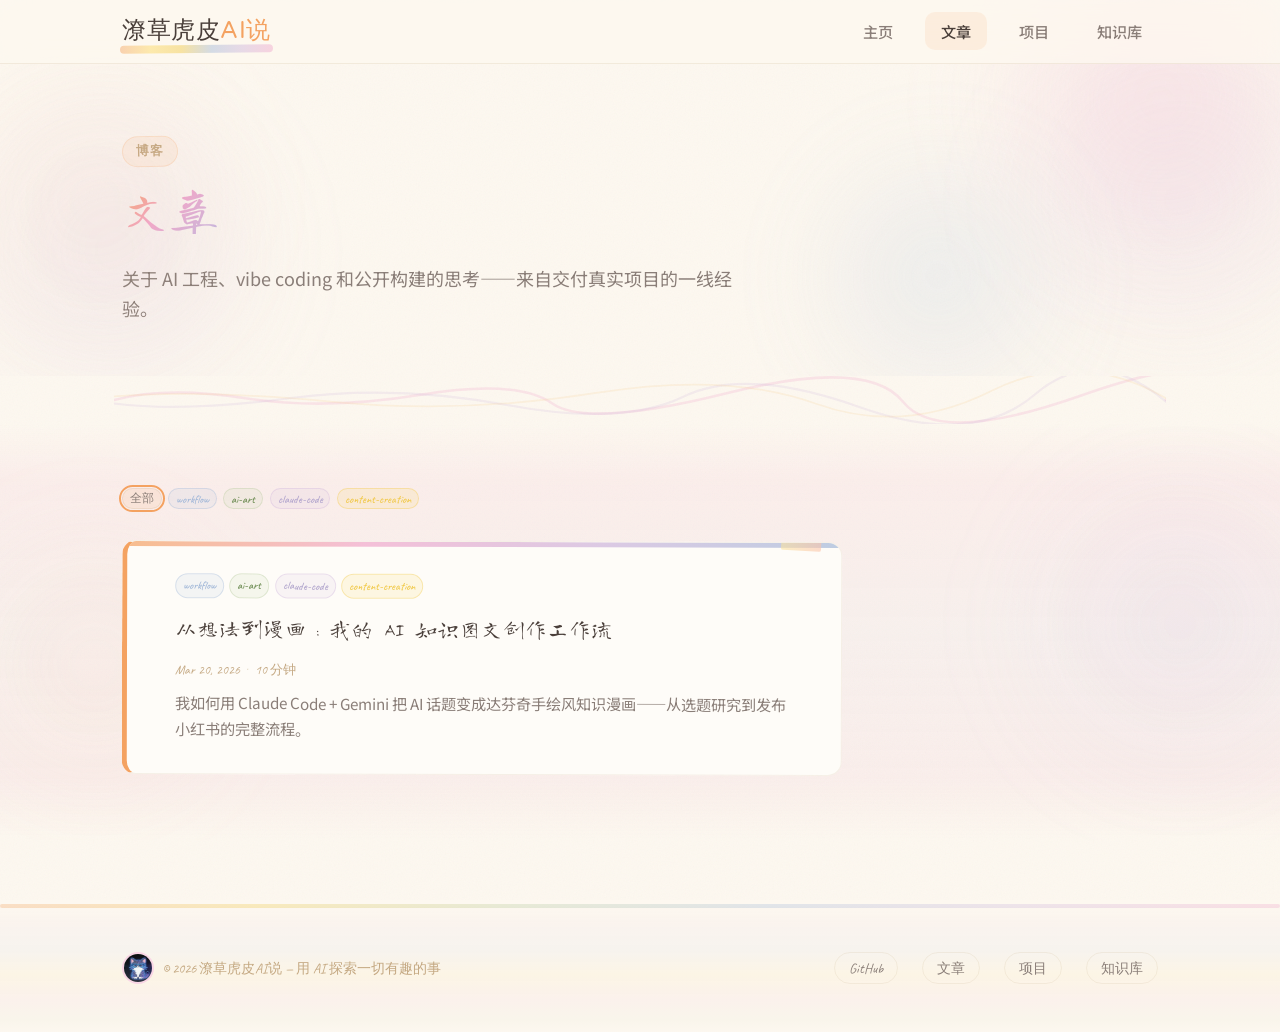
==== commit a3114def: "fix: improve Chinese font harmony and marquee loop Introduce 3-tier Chinese font system: - ZCOOL Kua" ====
--- a/articles.html
+++ b/articles.html
@@ -7,7 +7,7 @@
   <title>Articles — HoopyAI</title>
   <link rel="preconnect" href="https://fonts.googleapis.com">
   <link rel="preconnect" href="https://fonts.gstatic.com" crossorigin>
-  <link href="https://fonts.googleapis.com/css2?family=Caveat:wght@400;500;600;700&family=ZCOOL+KuaiLe&family=Varela+Round&family=Nunito:wght@300;400;500;600;700&family=Noto+Sans+SC:wght@300;400;500;700&display=swap" rel="stylesheet">
+  <link href="https://fonts.googleapis.com/css2?family=Caveat:wght@400;500;600;700&family=ZCOOL+KuaiLe&family=Long+Cang&family=Varela+Round&family=Nunito:wght@300;400;500;600;700&family=Noto+Sans+SC:wght@300;400;500;700&display=swap" rel="stylesheet">
   <link rel="stylesheet" href="css/style.css">
 </head>
 <body data-page="articles">
--- a/css/style.css
+++ b/css/style.css
@@ -54,9 +54,11 @@
   --border-light: rgba(196,168,130,0.2);
   --border-medium: rgba(196,168,130,0.35);
 
-  /* Typography */
+  /* Typography — 3-tier Chinese font system */
   --font-hand-en: 'Caveat', cursive;
-  --font-hand-zh: 'ZCOOL KuaiLe', cursive;
+  --font-hero-zh: 'ZCOOL KuaiLe', cursive;            /* hero title only */
+  --font-title-zh: 'Long Cang', cursive;               /* section/card titles */
+  --font-hand-zh: 'Long Cang', cursive;                /* legacy alias → title tier */
   --font-body: 'Noto Sans SC', 'Nunito', sans-serif;
   --font-display-en: 'Varela Round', sans-serif;
   --font-primary: 'Noto Sans SC', 'Nunito', -apple-system, BlinkMacSystemFont, 'Segoe UI', sans-serif;
@@ -247,9 +249,9 @@
 }
 
 .nav__link {
-  font-family: var(--font-hand-zh);
-  font-size: 1rem;
-  font-weight: 400;
+  font-family: var(--font-body);
+  font-size: 0.95rem;
+  font-weight: 500;
   color: var(--wc-ink-light);
   padding: var(--spacing-xs) var(--spacing-sm);
   border-radius: 10px;
@@ -404,7 +406,7 @@
 }
 
 .hero__name {
-  font-family: var(--font-hand-zh);
+  font-family: var(--font-hero-zh);
   font-size: 3.5rem;
   font-weight: 400;
   margin-bottom: var(--spacing-sm);
